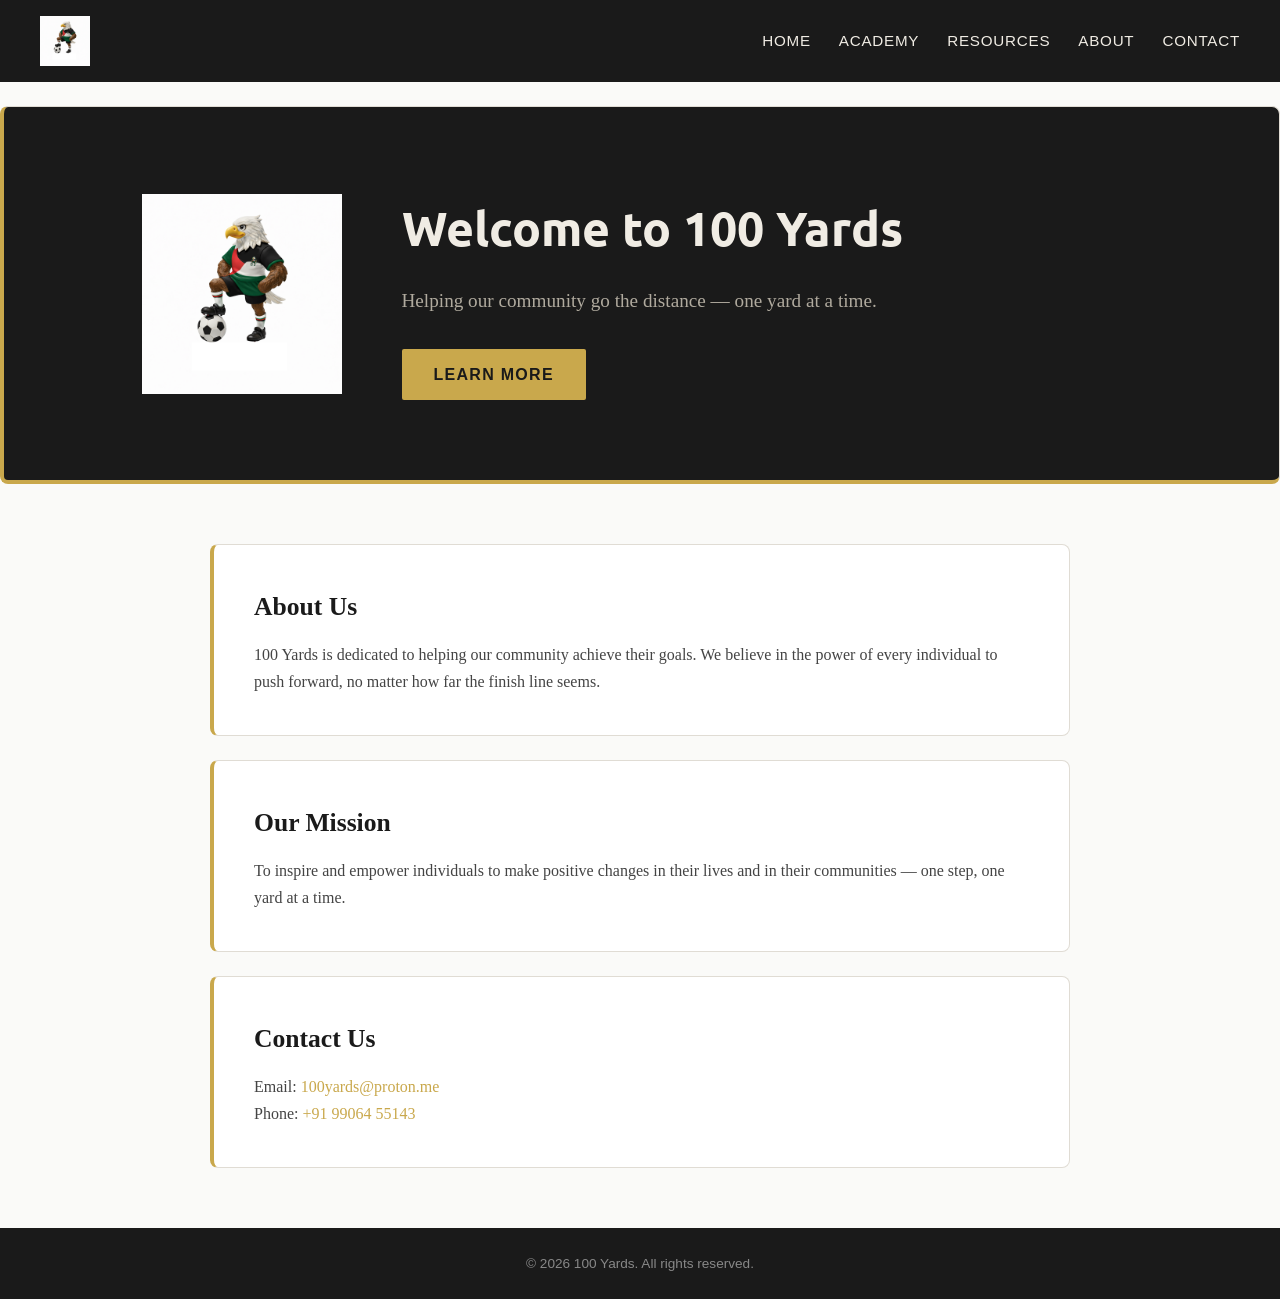
==== index.html @ 4d710752 "Add files via upload" ====
<!DOCTYPE html>
<html lang="en">
<head>
    <meta charset="UTF-8">
    <meta name="viewport" content="width=device-width, initial-scale=1.0">
    <title>100 Yards - Home</title>
    <link rel="stylesheet" href="styles.css">
    <link href="https://fonts.googleapis.com/css2?family=Ubuntu:wght@400;700&display=swap" rel="stylesheet">
</head>
<body>
    <header>
        <img src="100 yards logo.png" alt="100 Yards Logo" class="logo">
        <nav>
            <ul>
                <li><a href="index.html">Home</a></li>
                <li><a href="academy.html">Academy</a></li>
                <li><a href="resources.html">Resources</a></li>
                <li><a href="#about">About</a></li>
                <li><a href="#contact">Contact</a></li>
            </ul>
        </nav>
    </header>

    <section id="hero" style="background-color:#1a1a1a; border-bottom:4px solid #c9a84c; padding:80px 60px;">
        <div style="display:flex; flex-direction:row; align-items:center; justify-content:flex-start; gap:60px; max-width:1000px; margin:0 auto;">
            <img src="100 yards logo.png" alt="100 Yards Logo" style="height:200px; width:auto; flex-shrink:0;">
            <div>
                <h1 style="font-size:3rem; color:#f0ece4; margin-bottom:16px; font-family:'Ubuntu', sans-serif;">Welcome to 100 Yards</h1>
                <p style="font-size:1.2rem; color:#b0aa9e; margin-bottom:32px;">Helping our community go the distance — one yard at a time.</p>
                <a href="#about" class="btn">Learn More</a>
            </div>
        </div>
    </section>

    <main>
        <section id="about">
            <h2>About Us</h2>
            <p>100 Yards is dedicated to helping our community achieve their goals. We believe in the power of every individual to push forward, no matter how far the finish line seems.</p>
        </section>

        <section id="mission">
            <h2>Our Mission</h2>
            <p>To inspire and empower individuals to make positive changes in their lives and in their communities — one step, one yard at a time.</p>
        </section>

        <section id="contact">
            <h2>Contact Us</h2>
            <p>Email: <a href="mailto:100yards@proton.me">100yards@proton.me</a></p>
            <p>Phone: <a href="tel:+919906455143">+91 99064 55143</a></p>
        </section>
    </main>

    <footer>
        <p>&copy; 2026 100 Yards. All rights reserved.</p>
    </footer>
</body>
</html>
---- styles.css ----
/* ===== RESET & BASE ===== */
* {
    box-sizing: border-box;
    margin: 0;
    padding: 0;
}

body {
    font-family: Georgia, 'Times New Roman', serif;
    background-color: #fafaf8;
    color: #1a1a1a;
    line-height: 1.7;
}

/* ===== CONTAINER ===== */
.container {
    width: 90%;
    max-width: 1100px;
    margin: 0 auto;
}

/* ===== HEADER & NAV ===== */
header {
    background-color: #1a1a1a;
    padding: 16px 40px;
    display: flex;
    align-items: center;
    justify-content: space-between;
    position: sticky;
    top: 0;
    z-index: 100;
}

header .logo {
    height: 50px;
    width: auto;
}

nav ul {
    list-style: none;
    display: flex;
    gap: 28px;
}

nav ul li a {
    text-decoration: none;
    color: #f0ece4;
    font-family: 'Trebuchet MS', sans-serif;
    font-size: 0.95rem;
    letter-spacing: 0.05em;
    text-transform: uppercase;
    transition: color 0.2s ease;
}

nav ul li a:hover {
    color: #c9a84c;
}

/* ===== HERO ===== */
#hero {
    background-color: #1a1a1a;
    color: #f0ece4;
    padding: 80px 60px;
    border-bottom: 4px solid #c9a84c;
}

.hero-inner {
    display: flex;
    align-items: center;
    justify-content: flex-start;
    gap: 60px;
    max-width: 1000px;
    margin: 0 auto;
}

.hero-logo {
    height: 200px;
    width: auto;
    flex-shrink: 0;
}

.hero-text {
    text-align: left;
}

.hero-text h1 {
    font-size: 3rem;
    letter-spacing: 0.04em;
    margin-bottom: 16px;
    color: #f0ece4;
}

.hero-text p {
    font-size: 1.2rem;
    color: #b0aa9e;
    margin-bottom: 32px;
}

.btn {
    display: inline-block;
    background-color: #c9a84c;
    color: #1a1a1a;
    padding: 12px 32px;
    text-decoration: none;
    font-family: 'Trebuchet MS', sans-serif;
    font-weight: bold;
    letter-spacing: 0.08em;
    text-transform: uppercase;
    border-radius: 2px;
    transition: background-color 0.2s ease;
}

.btn:hover {
    background-color: #b5922f;
}

/* ===== SECTIONS ===== */
main {
    max-width: 900px;
    margin: 60px auto;
    padding: 0 20px;
}

section {
    padding: 40px;
    margin: 24px 0;
    background: #ffffff;
    border: 1px solid #e0dcd4;
    border-radius: 8px;
    border-left: 4px solid #c9a84c;
}

section h2 {
    font-size: 1.6rem;
    margin-bottom: 12px;
    color: #1a1a1a;
}

section p {
    color: #444;
    font-size: 1rem;
}

section a {
    color: #c9a84c;
    text-decoration: none;
}

section a:hover {
    text-decoration: underline;
}

/* ===== PAGE TITLE (for inner pages) ===== */
.page-title {
    background-color: #1a1a1a;
    color: #f0ece4;
    text-align: center;
    padding: 60px 20px;
    border-bottom: 4px solid #c9a84c;
}

.page-title h1 {
    font-size: 2.5rem;
    letter-spacing: 0.04em;
}

/* ===== FOOTER ===== */
footer {
    background-color: #1a1a1a;
    color: #888;
    text-align: center;
    padding: 24px;
    font-family: 'Trebuchet MS', sans-serif;
    font-size: 0.85rem;
    margin-top: 60px;
}

/* ===== RESPONSIVE ===== */
@media (max-width: 650px) {
    .hero-inner {
        flex-direction: column;
        align-items: center;
        text-align: center;
    }

    .hero-text {
        text-align: center;
    }

    .hero-logo {
        height: 120px;
    }

    .hero-text h1 {
        font-size: 2rem;
    }

    header {
        flex-direction: column;
        gap: 12px;
        padding: 16px 20px;
    }

    nav ul {
        flex-wrap: wrap;
        justify-content: center;
        gap: 14px;
    }
}
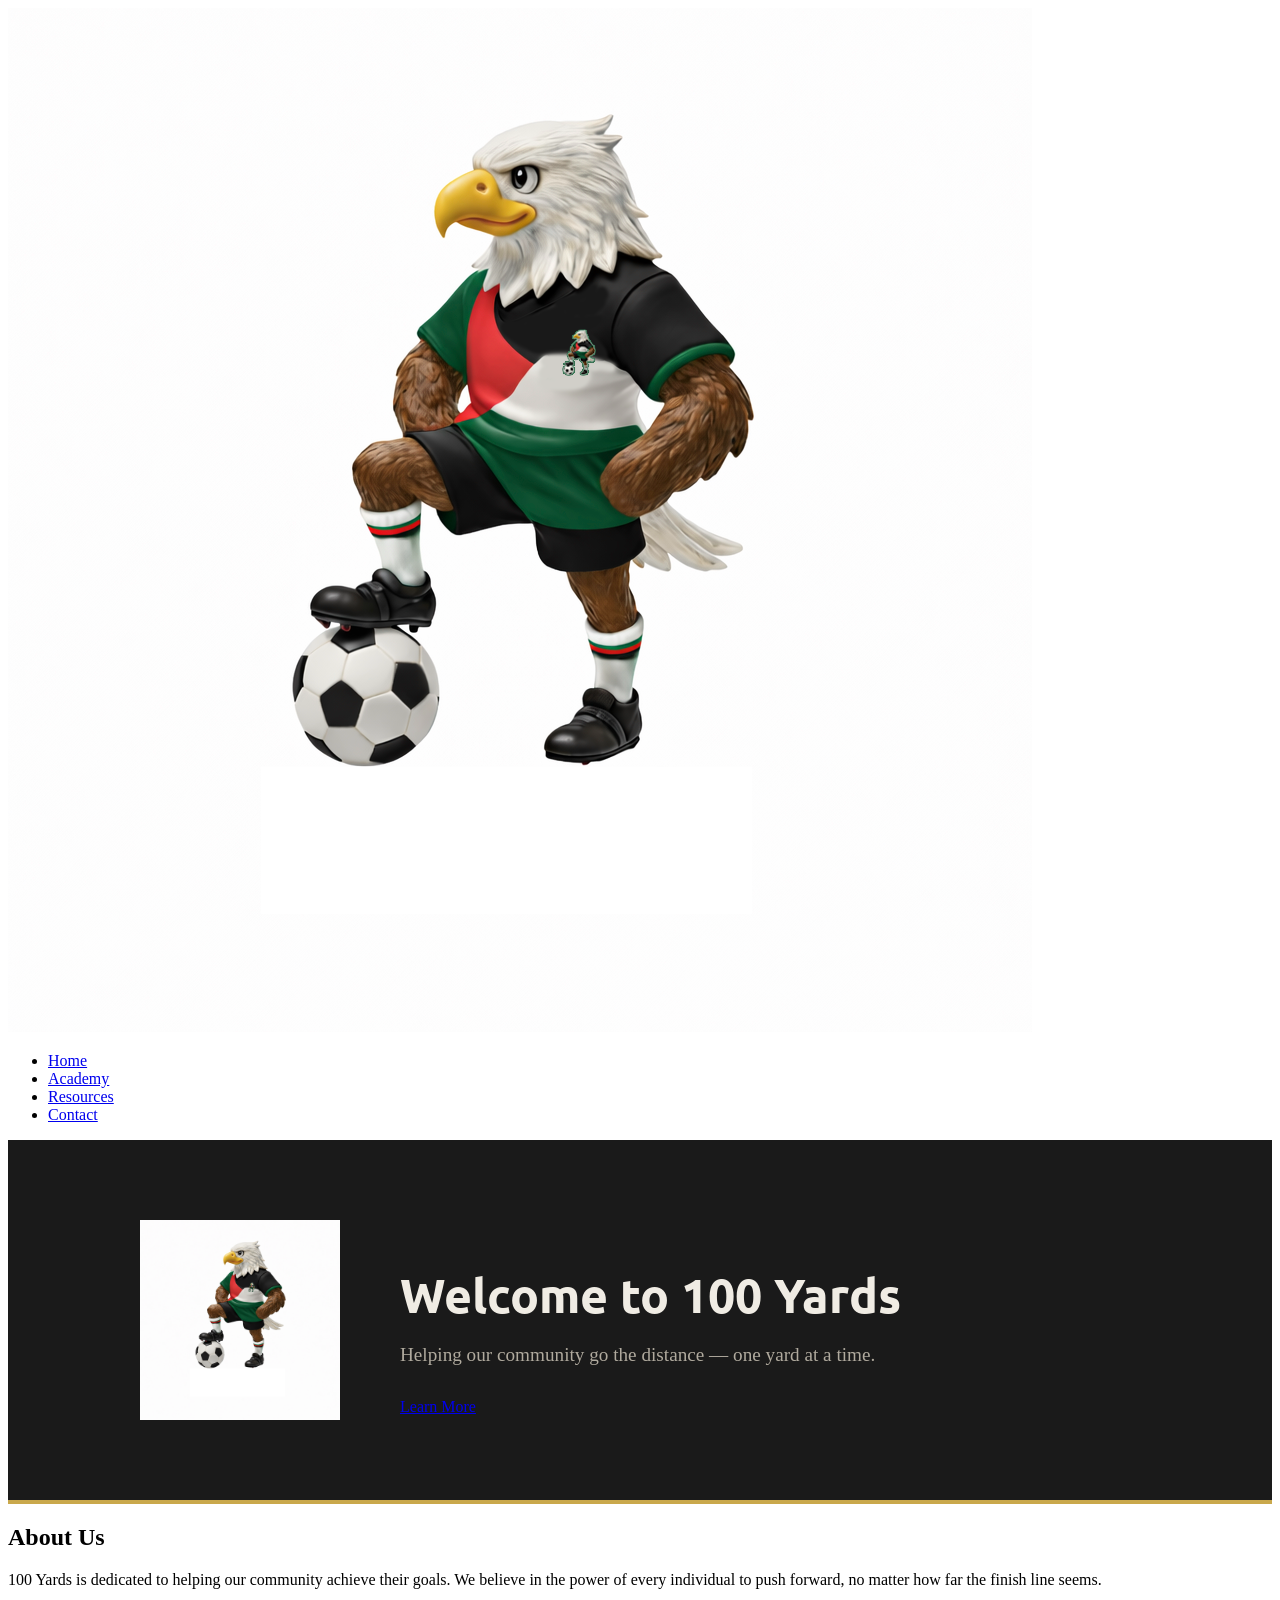
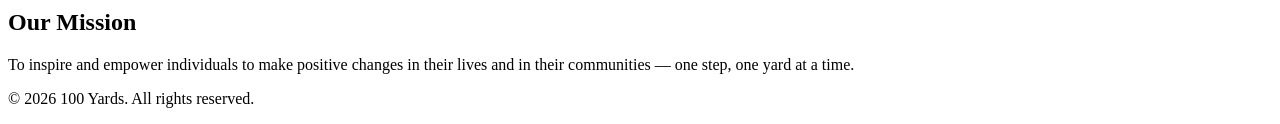
==== commit f6e1b471: "Add files via upload" ====
--- a/index.html
+++ b/index.html
@@ -15,8 +15,7 @@
                 <li><a href="index.html">Home</a></li>
                 <li><a href="academy.html">Academy</a></li>
                 <li><a href="resources.html">Resources</a></li>
-                <li><a href="#about">About</a></li>
-                <li><a href="#contact">Contact</a></li>
+                <li><a href="contact.html">Contact</a></li>
             </ul>
         </nav>
     </header>
@@ -42,12 +41,6 @@
             <h2>Our Mission</h2>
             <p>To inspire and empower individuals to make positive changes in their lives and in their communities — one step, one yard at a time.</p>
         </section>
-
-        <section id="contact">
-            <h2>Contact Us</h2>
-            <p>Email: <a href="mailto:100yards@proton.me">100yards@proton.me</a></p>
-            <p>Phone: <a href="tel:+919906455143">+91 99064 55143</a></p>
-        </section>
     </main>
 
     <footer>
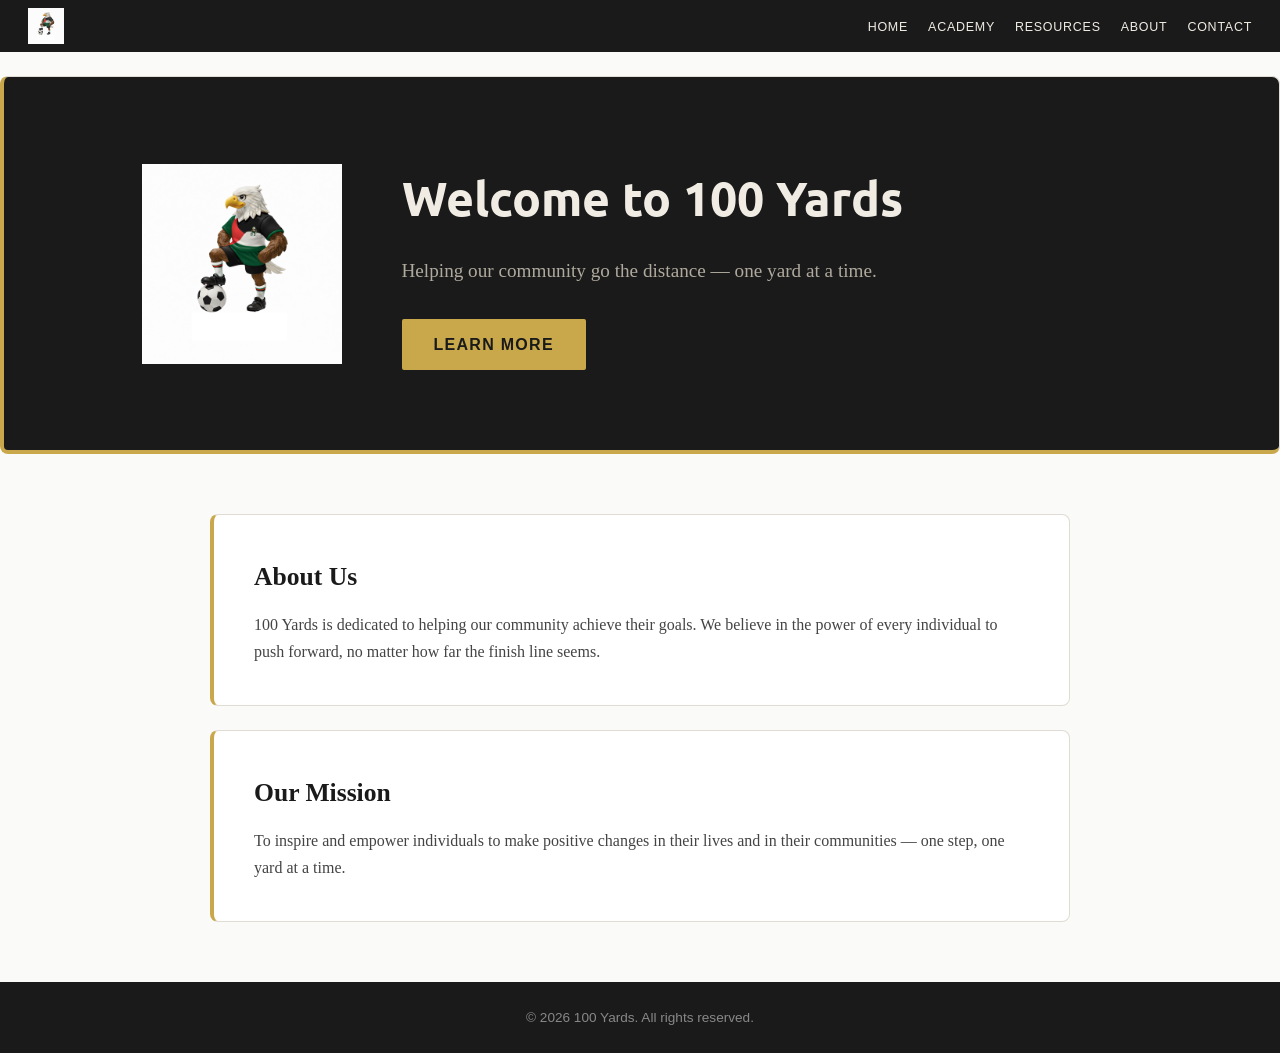
==== commit 5ffbfe39: "Add files via upload" ====
--- a/index.html
+++ b/index.html
@@ -15,6 +15,7 @@
                 <li><a href="index.html">Home</a></li>
                 <li><a href="academy.html">Academy</a></li>
                 <li><a href="resources.html">Resources</a></li>
+                <li><a href="#about">About</a></li>
                 <li><a href="contact.html">Contact</a></li>
             </ul>
         </nav>
--- a/styles.css
+++ b/styles.css
@@ -0,0 +1,278 @@
+/* ===== RESET & BASE ===== */
+* {
+    box-sizing: border-box;
+    margin: 0;
+    padding: 0;
+}
+
+body {
+    font-family: Georgia, 'Times New Roman', serif;
+    background-color: #fafaf8;
+    color: #1a1a1a;
+    line-height: 1.7;
+}
+
+/* ===== CONTAINER ===== */
+.container {
+    width: 90%;
+    max-width: 1100px;
+    margin: 0 auto;
+}
+
+/* ===== HEADER & NAV ===== */
+header {
+    background-color: #1a1a1a;
+    padding: 8px 28px;
+    display: flex;
+    align-items: center;
+    justify-content: space-between;
+    position: sticky;
+    top: 0;
+    z-index: 100;
+}
+
+header .logo {
+    height: 36px;
+    width: auto;
+    mix-blend-mode: screen;
+}
+
+nav ul {
+    list-style: none;
+    display: flex;
+    gap: 20px;
+}
+
+nav ul li a {
+    text-decoration: none;
+    color: #f0ece4;
+    font-family: 'Trebuchet MS', sans-serif;
+    font-size: 0.78rem;
+    letter-spacing: 0.06em;
+    text-transform: uppercase;
+    transition: color 0.2s ease;
+}
+
+nav ul li a:hover {
+    color: #c9a84c;
+}
+
+/* ===== HERO ===== */
+#hero {
+    background-color: #1a1a1a;
+    color: #f0ece4;
+    padding: 80px 60px;
+    border-bottom: 4px solid #c9a84c;
+}
+
+.hero-inner {
+    display: flex;
+    align-items: center;
+    justify-content: flex-start;
+    gap: 60px;
+    max-width: 1000px;
+    margin: 0 auto;
+}
+
+.hero-logo {
+    height: 200px;
+    width: auto;
+    flex-shrink: 0;
+    mix-blend-mode: screen;
+}
+
+.hero-text {
+    text-align: left;
+}
+
+.hero-text h1 {
+    font-size: 3rem;
+    letter-spacing: 0.04em;
+    margin-bottom: 16px;
+    color: #f0ece4;
+}
+
+.hero-text p {
+    font-size: 1.2rem;
+    color: #b0aa9e;
+    margin-bottom: 32px;
+}
+
+.btn {
+    display: inline-block;
+    background-color: #c9a84c;
+    color: #1a1a1a;
+    padding: 12px 32px;
+    text-decoration: none;
+    font-family: 'Trebuchet MS', sans-serif;
+    font-weight: bold;
+    letter-spacing: 0.08em;
+    text-transform: uppercase;
+    border-radius: 2px;
+    transition: background-color 0.2s ease;
+}
+
+.btn:hover {
+    background-color: #b5922f;
+}
+
+/* ===== SECTIONS ===== */
+main {
+    max-width: 900px;
+    margin: 60px auto;
+    padding: 0 20px;
+}
+
+section {
+    padding: 40px;
+    margin: 24px 0;
+    background: #ffffff;
+    border: 1px solid #e0dcd4;
+    border-radius: 8px;
+    border-left: 4px solid #c9a84c;
+}
+
+section h2 {
+    font-size: 1.6rem;
+    margin-bottom: 12px;
+    color: #1a1a1a;
+}
+
+section p {
+    color: #444;
+    font-size: 1rem;
+}
+
+section a {
+    color: #c9a84c;
+    text-decoration: none;
+}
+
+section a:hover {
+    text-decoration: underline;
+}
+
+/* ===== PAGE TITLE (for inner pages) ===== */
+.page-title {
+    background-color: #1a1a1a;
+    color: #f0ece4;
+    text-align: center;
+    padding: 40px 20px;
+    border-bottom: 4px solid #c9a84c;
+}
+
+.page-title h1 {
+    font-size: 2rem;
+    letter-spacing: 0.04em;
+}
+
+/* ===== CONTACT CARDS ===== */
+.contact-grid {
+    display: grid;
+    grid-template-columns: repeat(auto-fit, minmax(220px, 1fr));
+    gap: 14px;
+    margin-top: 10px;
+}
+
+.contact-card {
+    display: flex;
+    align-items: center;
+    gap: 14px;
+    background: #ffffff;
+    border: 1px solid #e0dcd4;
+    border-radius: 8px;
+    border-left: 4px solid #c9a84c;
+    padding: 14px 16px;
+    text-decoration: none;
+    color: #1a1a1a;
+    transition: transform 0.2s ease, box-shadow 0.2s ease;
+}
+
+.contact-card:hover {
+    transform: translateY(-2px);
+    box-shadow: 0 4px 14px rgba(0,0,0,0.07);
+}
+
+.contact-card .icon {
+    width: 36px;
+    height: 36px;
+    border-radius: 50%;
+    display: flex;
+    align-items: center;
+    justify-content: center;
+    flex-shrink: 0;
+}
+
+.contact-card .icon svg {
+    width: 18px;
+    height: 18px;
+    fill: white;
+}
+
+.contact-card .info .label {
+    font-family: 'Trebuchet MS', sans-serif;
+    font-size: 0.7rem;
+    text-transform: uppercase;
+    letter-spacing: 0.07em;
+    color: #aaa;
+    margin-bottom: 2px;
+}
+
+.contact-card .info .value {
+    font-size: 0.88rem;
+    font-weight: bold;
+    color: #1a1a1a;
+}
+
+.icon-email    { background-color: #c9a84c; }
+.icon-phone    { background-color: #2ecc71; }
+.icon-whatsapp { background-color: #25D366; }
+.icon-ig       { background: linear-gradient(45deg, #f09433, #e6683c, #dc2743, #cc2366, #bc1888); }
+.icon-fb       { background-color: #1877F2; }
+.icon-yt       { background-color: #FF0000; }
+.icon-x        { background-color: #000000; }
+.icon-tiktok   { background-color: #010101; }
+
+/* ===== FOOTER ===== */
+footer {
+    background-color: #1a1a1a;
+    color: #888;
+    text-align: center;
+    padding: 24px;
+    font-family: 'Trebuchet MS', sans-serif;
+    font-size: 0.85rem;
+    margin-top: 60px;
+}
+
+/* ===== RESPONSIVE ===== */
+@media (max-width: 650px) {
+    .hero-inner {
+        flex-direction: column;
+        align-items: center;
+        text-align: center;
+    }
+
+    .hero-text {
+        text-align: center;
+    }
+
+    .hero-logo {
+        height: 120px;
+    }
+
+    .hero-text h1 {
+        font-size: 2rem;
+    }
+
+    header {
+        flex-direction: column;
+        gap: 10px;
+        padding: 10px 16px;
+    }
+
+    nav ul {
+        flex-wrap: wrap;
+        justify-content: center;
+        gap: 12px;
+    }
+}
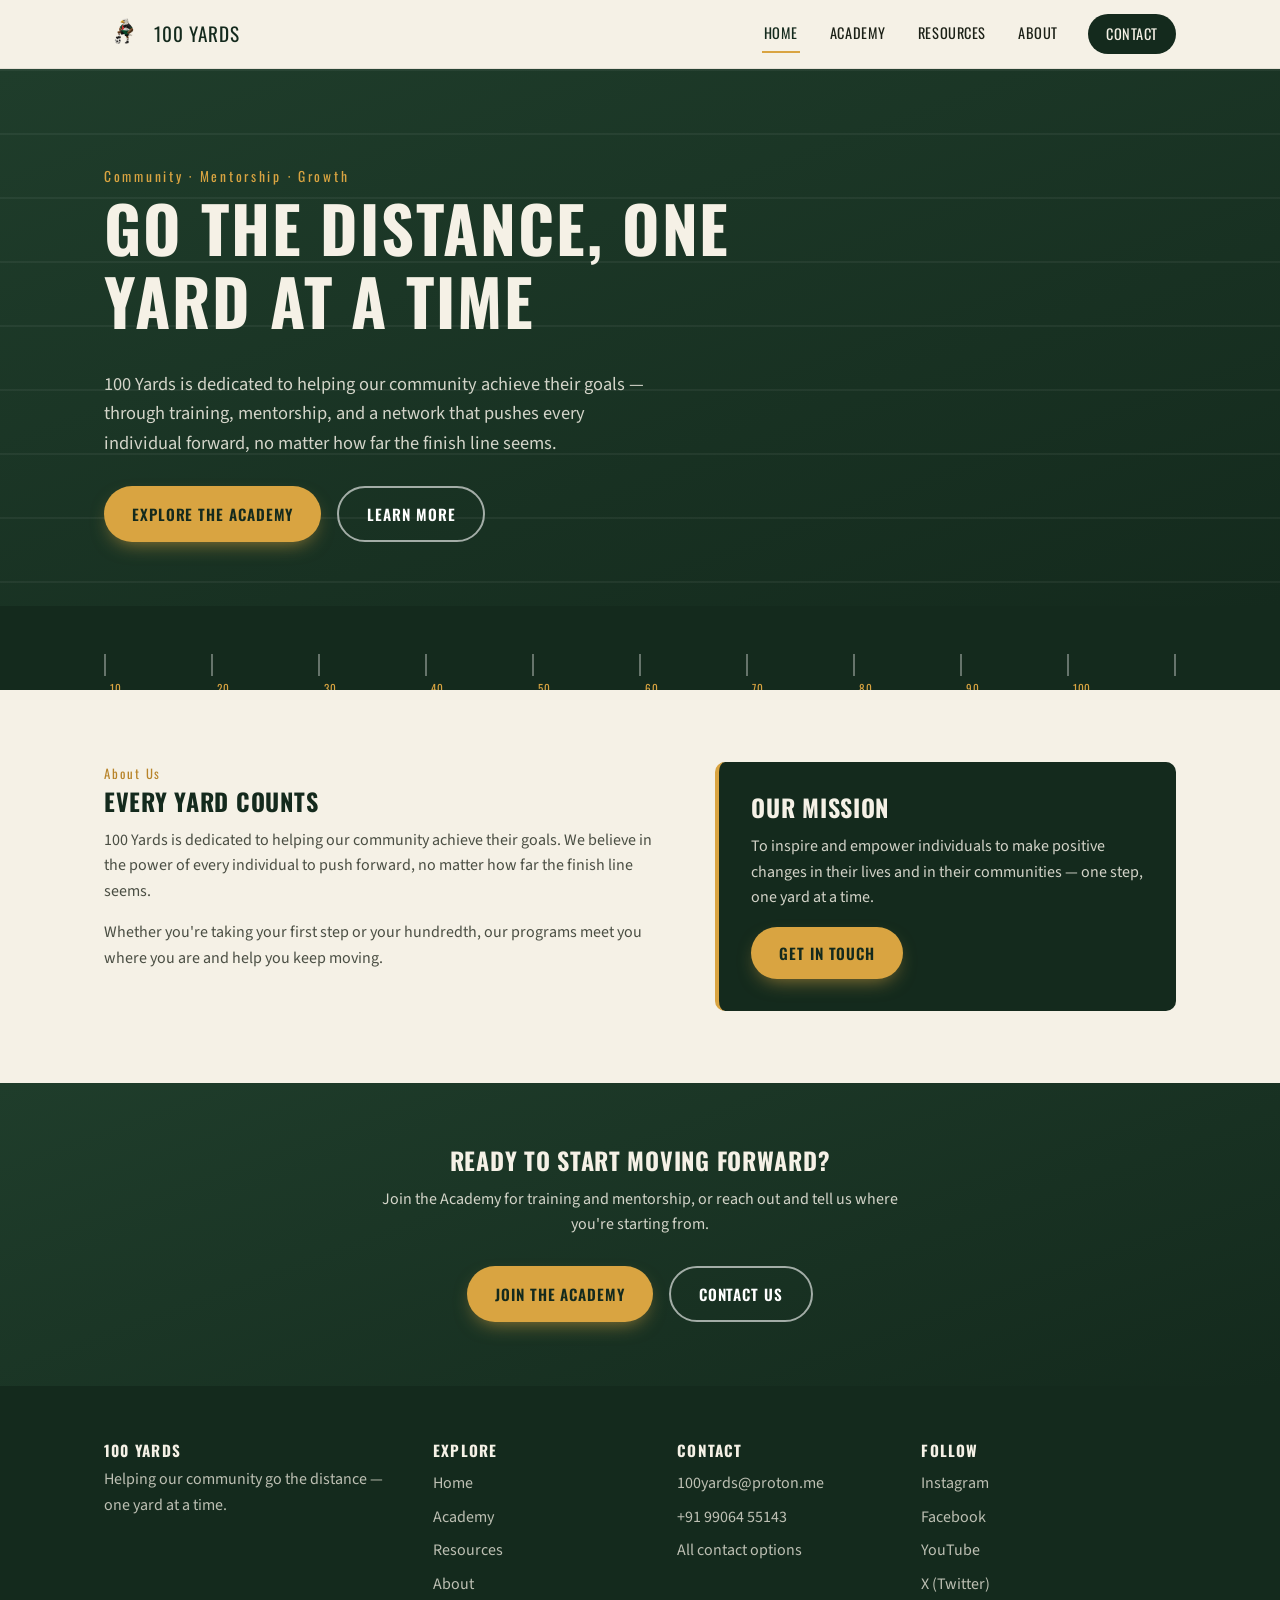
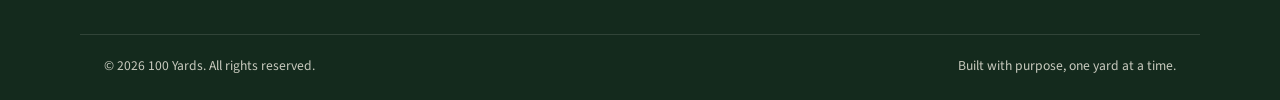
==== commit 2d853e4d: "Add files via upload" ====
--- a/index.html
+++ b/index.html
@@ -1,51 +1,129 @@
 <!DOCTYPE html>
 <html lang="en">
 <head>
-    <meta charset="UTF-8">
-    <meta name="viewport" content="width=device-width, initial-scale=1.0">
-    <title>100 Yards - Home</title>
-    <link rel="stylesheet" href="styles.css">
-    <link href="https://fonts.googleapis.com/css2?family=Ubuntu:wght@400;700&display=swap" rel="stylesheet">
+<meta charset="UTF-8">
+<meta name="viewport" content="width=device-width, initial-scale=1.0">
+<title>100 Yards — Helping Our Community Go the Distance</title>
+<meta name="description" content="100 Yards helps our community push forward — one yard at a time — through mentorship, training, and resources for personal and community growth.">
+<link rel="icon" href="data:image/svg+xml,<svg xmlns=%22http://www.w3.org/2000/svg%22 viewBox=%220 0 100 100%22><rect width=%22100%22 height=%22100%22 rx=%2220%22 fill=%22%231F3D2B%22/><text x=%2250%22 y=%2266%22 font-size=%2250%22 text-anchor=%22middle%22 fill=%22%23D9A441%22 font-family=%22Arial%22 font-weight=%22bold%22>100</text></svg>">
+<meta property="og:title" content="100 Yards — Helping Our Community Go the Distance">
+<meta property="og:description" content="Mentorship, training, and resources to help individuals and teams reach their full potential — one yard at a time.">
+<meta property="og:image" content="https://team100yards.github.io/100yards/100%20yards%20logo.png">
+<meta property="og:type" content="website">
+<link rel="preconnect" href="https://fonts.googleapis.com">
+<link rel="preconnect" href="https://fonts.gstatic.com" crossorigin>
+<link href="https://fonts.googleapis.com/css2?family=Oswald:wght@500;600;700&family=Source+Sans+3:wght@400;600&display=swap" rel="stylesheet">
+<link rel="stylesheet" href="styles.css">
 </head>
 <body>
-    <header>
-        <img src="100 yards logo.png" alt="100 Yards Logo" class="logo">
-        <nav>
-            <ul>
-                <li><a href="index.html">Home</a></li>
-                <li><a href="academy.html">Academy</a></li>
-                <li><a href="resources.html">Resources</a></li>
-                <li><a href="#about">About</a></li>
-                <li><a href="contact.html">Contact</a></li>
-            </ul>
-        </nav>
-    </header>
+<a class="skip-link" href="#main">Skip to content</a>
 
-    <section id="hero" style="background-color:#1a1a1a; border-bottom:4px solid #c9a84c; padding:80px 60px;">
-        <div style="display:flex; flex-direction:row; align-items:center; justify-content:flex-start; gap:60px; max-width:1000px; margin:0 auto;">
-            <img src="100 yards logo.png" alt="100 Yards Logo" style="height:200px; width:auto; flex-shrink:0;">
-            <div>
-                <h1 style="font-size:3rem; color:#f0ece4; margin-bottom:16px; font-family:'Ubuntu', sans-serif;">Welcome to 100 Yards</h1>
-                <p style="font-size:1.2rem; color:#b0aa9e; margin-bottom:32px;">Helping our community go the distance — one yard at a time.</p>
-                <a href="#about" class="btn">Learn More</a>
-            </div>
-        </div>
-    </section>
+<header class="site-header">
+  <div class="header-inner">
+    <a class="brand" href="index.html">
+      <img class="brand-logo" src="100%20yards%20logo.png" alt="100 Yards logo">
+      <span class="brand-name">100 Yards</span>
+    </a>
+    <button class="nav-toggle" aria-label="Toggle menu" aria-expanded="false">
+      <span></span><span></span><span></span>
+    </button>
+    <nav class="site-nav">
+      <a href="index.html" aria-current="page">Home</a>
+      <a href="academy.html">Academy</a>
+      <a href="resources.html">Resources</a>
+      <a href="index.html#about">About</a>
+      <a href="contact.html" class="nav-cta">Contact</a>
+    </nav>
+  </div>
+</header>
 
-    <main>
-        <section id="about">
-            <h2>About Us</h2>
-            <p>100 Yards is dedicated to helping our community achieve their goals. We believe in the power of every individual to push forward, no matter how far the finish line seems.</p>
-        </section>
+<main id="main">
+  <section class="hero">
+    <div class="hero-inner">
+      <span class="eyebrow">Community · Mentorship · Growth</span>
+      <h1>Go the distance, one yard at a time</h1>
+      <p class="lede">100 Yards is dedicated to helping our community achieve their goals — through training, mentorship, and a network that pushes every individual forward, no matter how far the finish line seems.</p>
+      <div class="hero-actions">
+        <a class="btn btn-primary" href="academy.html">Explore the Academy</a>
+        <a class="btn btn-ghost" href="#about">Learn more</a>
+      </div>
+    </div>
+  </section>
 
-        <section id="mission">
-            <h2>Our Mission</h2>
-            <p>To inspire and empower individuals to make positive changes in their lives and in their communities — one step, one yard at a time.</p>
-        </section>
-    </main>
+  <div class="yard-line" aria-hidden="true">
+    <div class="marks">
+      <div class="mark"><span>10</span></div>
+      <div class="mark"><span>20</span></div>
+      <div class="mark"><span>30</span></div>
+      <div class="mark"><span>40</span></div>
+      <div class="mark"><span>50</span></div>
+      <div class="mark"><span>60</span></div>
+      <div class="mark"><span>70</span></div>
+      <div class="mark"><span>80</span></div>
+      <div class="mark"><span>90</span></div>
+      <div class="mark"><span>100</span></div>
+    </div>
+  </div>
 
-    <footer>
-        <p>&copy; 2026 100 Yards. All rights reserved.</p>
-    </footer>
+  <section class="section" id="about">
+    <div class="container two-col">
+      <div>
+        <span class="eyebrow" style="font-family: var(--font-display); color: var(--gold-dark); letter-spacing: .15em; font-size: .8rem;">About Us</span>
+        <h2>Every yard counts</h2>
+        <p>100 Yards is dedicated to helping our community achieve their goals. We believe in the power of every individual to push forward, no matter how far the finish line seems.</p>
+        <p>Whether you're taking your first step or your hundredth, our programs meet you where you are and help you keep moving.</p>
+      </div>
+      <div class="mission-card">
+        <h2>Our Mission</h2>
+        <p>To inspire and empower individuals to make positive changes in their lives and in their communities — one step, one yard at a time.</p>
+        <a class="btn btn-primary" href="contact.html">Get in touch</a>
+      </div>
+    </div>
+  </section>
+
+  <section class="cta-banner">
+    <h2>Ready to start moving forward?</h2>
+    <p>Join the Academy for training and mentorship, or reach out and tell us where you're starting from.</p>
+    <div class="hero-actions">
+      <a class="btn btn-primary" href="academy.html">Join the Academy</a>
+      <a class="btn btn-ghost" href="contact.html">Contact us</a>
+    </div>
+  </section>
+</main>
+
+<footer class="site-footer">
+  <div class="container footer-grid">
+    <div>
+      <h3>100 Yards</h3>
+      <p style="color: rgba(245,241,230,0.75); max-width: 320px;">Helping our community go the distance — one yard at a time.</p>
+    </div>
+    <div>
+      <h3>Explore</h3>
+      <a href="index.html">Home</a>
+      <a href="academy.html">Academy</a>
+      <a href="resources.html">Resources</a>
+      <a href="index.html#about">About</a>
+    </div>
+    <div>
+      <h3>Contact</h3>
+      <a href="mailto:100yards@proton.me">100yards@proton.me</a>
+      <a href="tel:+919906455143">+91 99064 55143</a>
+      <a href="contact.html">All contact options</a>
+    </div>
+    <div>
+      <h3>Follow</h3>
+      <a href="https://www.instagram.com/team100yards/" target="_blank" rel="noopener">Instagram</a>
+      <a href="https://www.facebook.com/Team100Yards" target="_blank" rel="noopener">Facebook</a>
+      <a href="https://www.youtube.com/@team100yards" target="_blank" rel="noopener">YouTube</a>
+      <a href="https://x.com/team100yards" target="_blank" rel="noopener">X (Twitter)</a>
+    </div>
+  </div>
+  <div class="container footer-bottom">
+    <span>&copy; <span id="year">2026</span> 100 Yards. All rights reserved.</span>
+    <span>Built with purpose, one yard at a time.</span>
+  </div>
+</footer>
+
+<script src="script.js"></script>
 </body>
 </html>
--- a/styles.css
+++ b/styles.css
@@ -1,278 +1,484 @@
-/* ===== RESET & BASE ===== */
-* {
-    box-sizing: border-box;
-    margin: 0;
-    padding: 0;
-}
+/* ==========================================================================
+   100 Yards — Design tokens
+   ========================================================================== */
+:root {
+  --bg: #F5F1E6;
+  --bg-alt: #ECE5D3;
+  --ink: #1C2117;
+  --ink-soft: #4A4E43;
+  --turf: #1F3D2B;
+  --turf-dark: #142A1D;
+  --gold: #D9A441;
+  --gold-dark: #B8842A;
+  --line: #FFFFFF;
+  --radius: 10px;
+  --shadow: 0 12px 30px -12px rgba(20, 42, 29, 0.25);
+  --font-display: "Oswald", "Arial Narrow", sans-serif;
+  --font-body: "Source Sans 3", "Segoe UI", sans-serif;
+}
+
+* { box-sizing: border-box; }
+html { scroll-behavior: smooth; }
 
 body {
-    font-family: Georgia, 'Times New Roman', serif;
-    background-color: #fafaf8;
-    color: #1a1a1a;
-    line-height: 1.7;
-}
-
-/* ===== CONTAINER ===== */
+  margin: 0;
+  background: var(--bg);
+  color: var(--ink);
+  font-family: var(--font-body);
+  line-height: 1.6;
+  -webkit-font-smoothing: antialiased;
+}
+
+img { max-width: 100%; display: block; }
+
+a { color: inherit; }
+
+h1, h2, h3, h4 {
+  font-family: var(--font-display);
+  text-transform: uppercase;
+  letter-spacing: 0.03em;
+  color: var(--turf-dark);
+  line-height: 1.15;
+  margin: 0 0 0.5em;
+}
+
+p { margin: 0 0 1em; color: var(--ink-soft); }
+
 .container {
-    width: 90%;
-    max-width: 1100px;
-    margin: 0 auto;
-}
-
-/* ===== HEADER & NAV ===== */
-header {
-    background-color: #1a1a1a;
-    padding: 8px 28px;
-    display: flex;
-    align-items: center;
-    justify-content: space-between;
-    position: sticky;
-    top: 0;
-    z-index: 100;
-}
-
-header .logo {
-    height: 36px;
-    width: auto;
-    mix-blend-mode: screen;
-}
-
-nav ul {
-    list-style: none;
-    display: flex;
-    gap: 20px;
-}
-
-nav ul li a {
-    text-decoration: none;
-    color: #f0ece4;
-    font-family: 'Trebuchet MS', sans-serif;
-    font-size: 0.78rem;
-    letter-spacing: 0.06em;
-    text-transform: uppercase;
-    transition: color 0.2s ease;
-}
-
-nav ul li a:hover {
-    color: #c9a84c;
-}
-
-/* ===== HERO ===== */
-#hero {
-    background-color: #1a1a1a;
-    color: #f0ece4;
-    padding: 80px 60px;
-    border-bottom: 4px solid #c9a84c;
-}
-
+  width: 100%;
+  max-width: 1120px;
+  margin: 0 auto;
+  padding: 0 24px;
+}
+
+.skip-link {
+  position: absolute;
+  left: -999px;
+  top: 0;
+  background: var(--gold);
+  color: var(--turf-dark);
+  padding: 10px 16px;
+  z-index: 200;
+  font-weight: 700;
+}
+.skip-link:focus { left: 12px; top: 12px; }
+
+:focus-visible {
+  outline: 3px solid var(--gold);
+  outline-offset: 3px;
+}
+
+/* Buttons -------------------------------------------------------------- */
+.btn {
+  display: inline-flex;
+  align-items: center;
+  gap: 8px;
+  font-family: var(--font-display);
+  text-transform: uppercase;
+  letter-spacing: 0.06em;
+  font-size: 0.95rem;
+  padding: 14px 28px;
+  border-radius: 999px;
+  text-decoration: none;
+  font-weight: 600;
+  transition: transform 0.15s ease, box-shadow 0.15s ease;
+}
+.btn:hover { transform: translateY(-2px); }
+.btn-primary {
+  background: var(--gold);
+  color: var(--turf-dark);
+  box-shadow: 0 8px 20px -8px rgba(217, 164, 65, 0.7);
+}
+.btn-primary:hover { background: var(--gold-dark); }
+.btn-ghost {
+  background: transparent;
+  color: var(--line);
+  border: 2px solid rgba(255,255,255,0.6);
+}
+.btn-ghost:hover { border-color: var(--line); }
+.btn-dark {
+  background: var(--turf-dark);
+  color: var(--bg);
+}
+.btn-dark:hover { background: var(--turf); }
+
+/* Header ----------------------------------------------------------------- */
+.site-header {
+  position: sticky;
+  top: 0;
+  z-index: 100;
+  background: var(--bg);
+  border-bottom: 1px solid rgba(28, 33, 23, 0.08);
+}
+.header-inner {
+  max-width: 1120px;
+  margin: 0 auto;
+  padding: 14px 24px;
+  display: flex;
+  align-items: center;
+  justify-content: space-between;
+  gap: 16px;
+}
+.brand {
+  display: flex;
+  align-items: center;
+  gap: 10px;
+  text-decoration: none;
+}
+.brand-logo { width: 40px; height: 40px; object-fit: contain; }
+.brand-name {
+  font-family: var(--font-display);
+  text-transform: uppercase;
+  letter-spacing: 0.05em;
+  font-size: 1.2rem;
+  color: var(--turf-dark);
+}
+.nav-toggle {
+  display: none;
+  flex-direction: column;
+  gap: 5px;
+  background: none;
+  border: none;
+  cursor: pointer;
+  padding: 8px;
+}
+.nav-toggle span {
+  width: 24px;
+  height: 2px;
+  background: var(--turf-dark);
+}
+.site-nav {
+  display: flex;
+  align-items: center;
+  gap: 28px;
+}
+.site-nav a {
+  text-decoration: none;
+  font-family: var(--font-display);
+  text-transform: uppercase;
+  font-size: 0.9rem;
+  letter-spacing: 0.04em;
+  color: var(--ink);
+  padding: 6px 2px;
+  border-bottom: 2px solid transparent;
+}
+.site-nav a:hover,
+.site-nav a[aria-current="page"] {
+  border-bottom-color: var(--gold);
+  color: var(--turf-dark);
+}
+.site-nav a.nav-cta {
+  background: var(--turf-dark);
+  color: var(--bg);
+  padding: 8px 18px;
+  border-radius: 999px;
+  border-bottom: none;
+}
+.site-nav a.nav-cta:hover { background: var(--turf); }
+
+/* Hero --------------------------------------------------------------- */
+.hero {
+  position: relative;
+  background: linear-gradient(160deg, var(--turf) 0%, var(--turf-dark) 100%);
+  color: var(--bg);
+  overflow: hidden;
+  padding: 96px 0 64px;
+}
 .hero-inner {
-    display: flex;
-    align-items: center;
-    justify-content: flex-start;
-    gap: 60px;
-    max-width: 1000px;
-    margin: 0 auto;
-}
-
-.hero-logo {
-    height: 200px;
-    width: auto;
-    flex-shrink: 0;
-    mix-blend-mode: screen;
-}
-
-.hero-text {
-    text-align: left;
-}
-
-.hero-text h1 {
-    font-size: 3rem;
-    letter-spacing: 0.04em;
-    margin-bottom: 16px;
-    color: #f0ece4;
-}
-
-.hero-text p {
-    font-size: 1.2rem;
-    color: #b0aa9e;
-    margin-bottom: 32px;
-}
-
-.btn {
-    display: inline-block;
-    background-color: #c9a84c;
-    color: #1a1a1a;
-    padding: 12px 32px;
-    text-decoration: none;
-    font-family: 'Trebuchet MS', sans-serif;
-    font-weight: bold;
-    letter-spacing: 0.08em;
-    text-transform: uppercase;
-    border-radius: 2px;
-    transition: background-color 0.2s ease;
-}
-
-.btn:hover {
-    background-color: #b5922f;
-}
-
-/* ===== SECTIONS ===== */
-main {
-    max-width: 900px;
-    margin: 60px auto;
-    padding: 0 20px;
-}
-
-section {
-    padding: 40px;
-    margin: 24px 0;
-    background: #ffffff;
-    border: 1px solid #e0dcd4;
-    border-radius: 8px;
-    border-left: 4px solid #c9a84c;
-}
-
-section h2 {
-    font-size: 1.6rem;
-    margin-bottom: 12px;
-    color: #1a1a1a;
-}
-
-section p {
-    color: #444;
-    font-size: 1rem;
-}
-
-section a {
-    color: #c9a84c;
-    text-decoration: none;
-}
-
-section a:hover {
-    text-decoration: underline;
-}
-
-/* ===== PAGE TITLE (for inner pages) ===== */
-.page-title {
-    background-color: #1a1a1a;
-    color: #f0ece4;
-    text-align: center;
-    padding: 40px 20px;
-    border-bottom: 4px solid #c9a84c;
-}
-
-.page-title h1 {
-    font-size: 2rem;
-    letter-spacing: 0.04em;
-}
-
-/* ===== CONTACT CARDS ===== */
+  max-width: 1120px;
+  margin: 0 auto;
+  padding: 0 24px;
+  position: relative;
+  z-index: 2;
+}
+.hero .eyebrow {
+  font-family: var(--font-display);
+  letter-spacing: 0.2em;
+  color: var(--gold);
+  font-size: 0.85rem;
+  margin-bottom: 14px;
+}
+.hero h1 {
+  color: var(--bg);
+  font-size: clamp(2.4rem, 5vw, 4rem);
+  max-width: 720px;
+}
+.hero p.lede {
+  color: rgba(245, 241, 230, 0.85);
+  font-size: 1.15rem;
+  max-width: 560px;
+}
+.hero-actions {
+  display: flex;
+  gap: 16px;
+  flex-wrap: wrap;
+  margin-top: 28px;
+}
+.hero.hero-page { padding: 64px 0 56px; }
+
+/* Yard-line field pattern: horizontal turf stripes fading into the hero */
+.hero::before {
+  content: "";
+  position: absolute;
+  inset: 0;
+  background-image: repeating-linear-gradient(
+    180deg,
+    rgba(255,255,255,0.05) 0px,
+    rgba(255,255,255,0.05) 2px,
+    transparent 2px,
+    transparent 64px
+  );
+  z-index: 1;
+}
+
+/* Yard marker divider — the site's signature element -------------------- */
+.yard-line {
+  position: relative;
+  height: 84px;
+  background: var(--turf-dark);
+  overflow: hidden;
+}
+.yard-line .marks {
+  position: absolute;
+  inset: 0;
+  display: flex;
+  align-items: flex-end;
+  padding: 0 24px 14px;
+  max-width: 1120px;
+  margin: 0 auto;
+}
+.yard-line .mark {
+  flex: 1;
+  border-left: 2px solid rgba(255,255,255,0.35);
+  height: 22px;
+  position: relative;
+}
+.yard-line .mark:last-child { border-right: 2px solid rgba(255,255,255,0.35); }
+.yard-line .mark span {
+  position: absolute;
+  bottom: -22px;
+  left: 4px;
+  font-family: var(--font-display);
+  font-size: 0.7rem;
+  color: var(--gold);
+  letter-spacing: 0.05em;
+}
+
+/* Sections ----------------------------------------------------------- */
+.section { padding: 72px 0; }
+.section-alt { background: var(--bg-alt); }
+.section-head { max-width: 640px; margin-bottom: 36px; }
+.section-head .eyebrow {
+  font-family: var(--font-display);
+  color: var(--gold-dark);
+  letter-spacing: 0.15em;
+  font-size: 0.8rem;
+  display: block;
+  margin-bottom: 8px;
+}
+
+.two-col {
+  display: grid;
+  grid-template-columns: 1.1fr 0.9fr;
+  gap: 48px;
+  align-items: start;
+}
+
+.card {
+  background: var(--bg);
+  border: 1px solid rgba(28,33,23,0.08);
+  border-radius: var(--radius);
+  padding: 28px;
+  box-shadow: var(--shadow);
+}
+.card-stack { display: grid; gap: 24px; }
+.mission-card {
+  border-left: 4px solid var(--gold);
+  background: var(--turf-dark);
+  color: var(--bg);
+  padding: 32px;
+  border-radius: var(--radius);
+}
+.mission-card h2 { color: var(--bg); }
+.mission-card p { color: rgba(245,241,230,0.85); }
+
+.grid-3 {
+  display: grid;
+  grid-template-columns: repeat(3, 1fr);
+  gap: 24px;
+}
+.offer-card {
+  background: var(--bg);
+  border: 1px solid rgba(28,33,23,0.08);
+  border-radius: var(--radius);
+  padding: 26px;
+}
+.offer-card .num {
+  font-family: var(--font-display);
+  color: var(--gold-dark);
+  font-size: 0.85rem;
+  letter-spacing: 0.1em;
+}
+
+/* CTA banner ----------------------------------------------------------- */
+.cta-banner {
+  background: linear-gradient(160deg, var(--turf) 0%, var(--turf-dark) 100%);
+  color: var(--bg);
+  text-align: center;
+  padding: 64px 24px;
+}
+.cta-banner h2 { color: var(--bg); }
+.cta-banner p { color: rgba(245,241,230,0.85); max-width: 520px; margin-left: auto; margin-right: auto; }
+.cta-banner .hero-actions { justify-content: center; }
+
+/* Contact / resource cards ---------------------------------------------- */
 .contact-grid {
-    display: grid;
-    grid-template-columns: repeat(auto-fit, minmax(220px, 1fr));
-    gap: 14px;
-    margin-top: 10px;
-}
-
+  display: grid;
+  grid-template-columns: repeat(3, 1fr);
+  gap: 20px;
+}
 .contact-card {
-    display: flex;
-    align-items: center;
-    gap: 14px;
-    background: #ffffff;
-    border: 1px solid #e0dcd4;
-    border-radius: 8px;
-    border-left: 4px solid #c9a84c;
-    padding: 14px 16px;
-    text-decoration: none;
-    color: #1a1a1a;
-    transition: transform 0.2s ease, box-shadow 0.2s ease;
-}
-
-.contact-card:hover {
-    transform: translateY(-2px);
-    box-shadow: 0 4px 14px rgba(0,0,0,0.07);
-}
-
+  display: flex;
+  align-items: center;
+  gap: 14px;
+  background: var(--bg);
+  border: 1px solid rgba(28,33,23,0.08);
+  border-radius: var(--radius);
+  padding: 20px;
+  text-decoration: none;
+  transition: box-shadow 0.15s ease, transform 0.15s ease;
+}
+.contact-card:hover { box-shadow: var(--shadow); transform: translateY(-2px); }
 .contact-card .icon {
-    width: 36px;
-    height: 36px;
-    border-radius: 50%;
-    display: flex;
-    align-items: center;
-    justify-content: center;
-    flex-shrink: 0;
-}
-
-.contact-card .icon svg {
-    width: 18px;
-    height: 18px;
-    fill: white;
-}
-
-.contact-card .info .label {
-    font-family: 'Trebuchet MS', sans-serif;
-    font-size: 0.7rem;
-    text-transform: uppercase;
-    letter-spacing: 0.07em;
-    color: #aaa;
-    margin-bottom: 2px;
-}
-
-.contact-card .info .value {
-    font-size: 0.88rem;
-    font-weight: bold;
-    color: #1a1a1a;
-}
-
-.icon-email    { background-color: #c9a84c; }
-.icon-phone    { background-color: #2ecc71; }
-.icon-whatsapp { background-color: #25D366; }
-.icon-ig       { background: linear-gradient(45deg, #f09433, #e6683c, #dc2743, #cc2366, #bc1888); }
-.icon-fb       { background-color: #1877F2; }
-.icon-yt       { background-color: #FF0000; }
-.icon-x        { background-color: #000000; }
-.icon-tiktok   { background-color: #010101; }
-
-/* ===== FOOTER ===== */
-footer {
-    background-color: #1a1a1a;
-    color: #888;
-    text-align: center;
-    padding: 24px;
-    font-family: 'Trebuchet MS', sans-serif;
-    font-size: 0.85rem;
-    margin-top: 60px;
-}
-
-/* ===== RESPONSIVE ===== */
-@media (max-width: 650px) {
-    .hero-inner {
-        flex-direction: column;
-        align-items: center;
-        text-align: center;
-    }
-
-    .hero-text {
-        text-align: center;
-    }
-
-    .hero-logo {
-        height: 120px;
-    }
-
-    .hero-text h1 {
-        font-size: 2rem;
-    }
-
-    header {
-        flex-direction: column;
-        gap: 10px;
-        padding: 10px 16px;
-    }
-
-    nav ul {
-        flex-wrap: wrap;
-        justify-content: center;
-        gap: 12px;
-    }
-}
+  width: 44px; height: 44px;
+  border-radius: 50%;
+  background: var(--turf-dark);
+  color: var(--gold);
+  display: flex; align-items: center; justify-content: center;
+  flex-shrink: 0;
+  font-size: 1.2rem;
+}
+.contact-card .label {
+  font-family: var(--font-display);
+  text-transform: uppercase;
+  font-size: 0.8rem;
+  color: var(--ink-soft);
+  letter-spacing: 0.06em;
+}
+.contact-card .value { color: var(--turf-dark); font-weight: 600; }
+
+.social-grid {
+  display: grid;
+  grid-template-columns: repeat(5, 1fr);
+  gap: 16px;
+  margin-top: 16px;
+}
+.social-card {
+  text-align: center;
+  padding: 20px 10px;
+  border-radius: var(--radius);
+  background: var(--bg);
+  border: 1px solid rgba(28,33,23,0.08);
+  text-decoration: none;
+  color: var(--turf-dark);
+  font-family: var(--font-display);
+  text-transform: uppercase;
+  font-size: 0.8rem;
+  letter-spacing: 0.04em;
+  transition: transform 0.15s ease, box-shadow 0.15s ease;
+}
+.social-card:hover { transform: translateY(-3px); box-shadow: var(--shadow); }
+.social-card .icon { font-size: 1.6rem; display: block; margin-bottom: 8px; }
+
+.resource-card {
+  display: flex;
+  align-items: center;
+  gap: 24px;
+  background: var(--bg);
+  border: 1px solid rgba(28,33,23,0.08);
+  border-radius: var(--radius);
+  padding: 32px;
+  box-shadow: var(--shadow);
+}
+.resource-card .icon {
+  width: 64px; height: 64px;
+  border-radius: 50%;
+  background: var(--turf-dark);
+  color: var(--gold);
+  display: flex; align-items: center; justify-content: center;
+  font-size: 1.8rem;
+  flex-shrink: 0;
+}
+.note-card {
+  border: 1px dashed rgba(28,33,23,0.25);
+  border-radius: var(--radius);
+  padding: 24px;
+  color: var(--ink-soft);
+  margin-top: 24px;
+}
+
+/* Footer ----------------------------------------------------------------- */
+.site-footer {
+  background: var(--turf-dark);
+  color: rgba(245,241,230,0.8);
+  padding: 56px 0 24px;
+}
+.footer-grid {
+  display: grid;
+  grid-template-columns: 1.4fr 1fr 1fr 1.2fr;
+  gap: 32px;
+  padding-bottom: 32px;
+  border-bottom: 1px solid rgba(255,255,255,0.12);
+}
+.footer-grid h3 {
+  color: var(--bg);
+  font-size: 0.95rem;
+  letter-spacing: 0.08em;
+}
+.footer-grid a {
+  display: block;
+  text-decoration: none;
+  color: rgba(245,241,230,0.75);
+  padding: 4px 0;
+}
+.footer-grid a:hover { color: var(--gold); }
+.footer-bottom {
+  display: flex;
+  justify-content: space-between;
+  align-items: center;
+  flex-wrap: wrap;
+  gap: 12px;
+  padding-top: 20px;
+  font-size: 0.85rem;
+}
+
+/* Responsive --------------------------------------------------------- */
+@media (max-width: 860px) {
+  .two-col { grid-template-columns: 1fr; }
+  .grid-3 { grid-template-columns: 1fr; }
+  .contact-grid { grid-template-columns: 1fr; }
+  .social-grid { grid-template-columns: repeat(3, 1fr); }
+  .footer-grid { grid-template-columns: 1fr 1fr; }
+  .yard-line .mark span { display: none; }
+}
+@media (max-width: 720px) {
+  .nav-toggle { display: flex; }
+  .site-nav {
+    position: absolute;
+    top: 100%;
+    left: 0; right: 0;
+    background: var(--bg);
+    flex-direction: column;
+    align-items: flex-start;
+    padding: 16px 24px;
+    gap: 4px;
+    border-bottom: 1px solid rgba(28,33,23,0.08);
+    display: none;
+  }
+  .site-nav.open { display: flex; }
+  .site-nav a { padding: 10px 0; width: 100%; }
+  .hero-actions { flex-direction: column; align-items: flex-start; }
+}
+@media (max-width: 520px) {
+  .social-grid { grid-template-columns: repeat(2, 1fr); }
+}
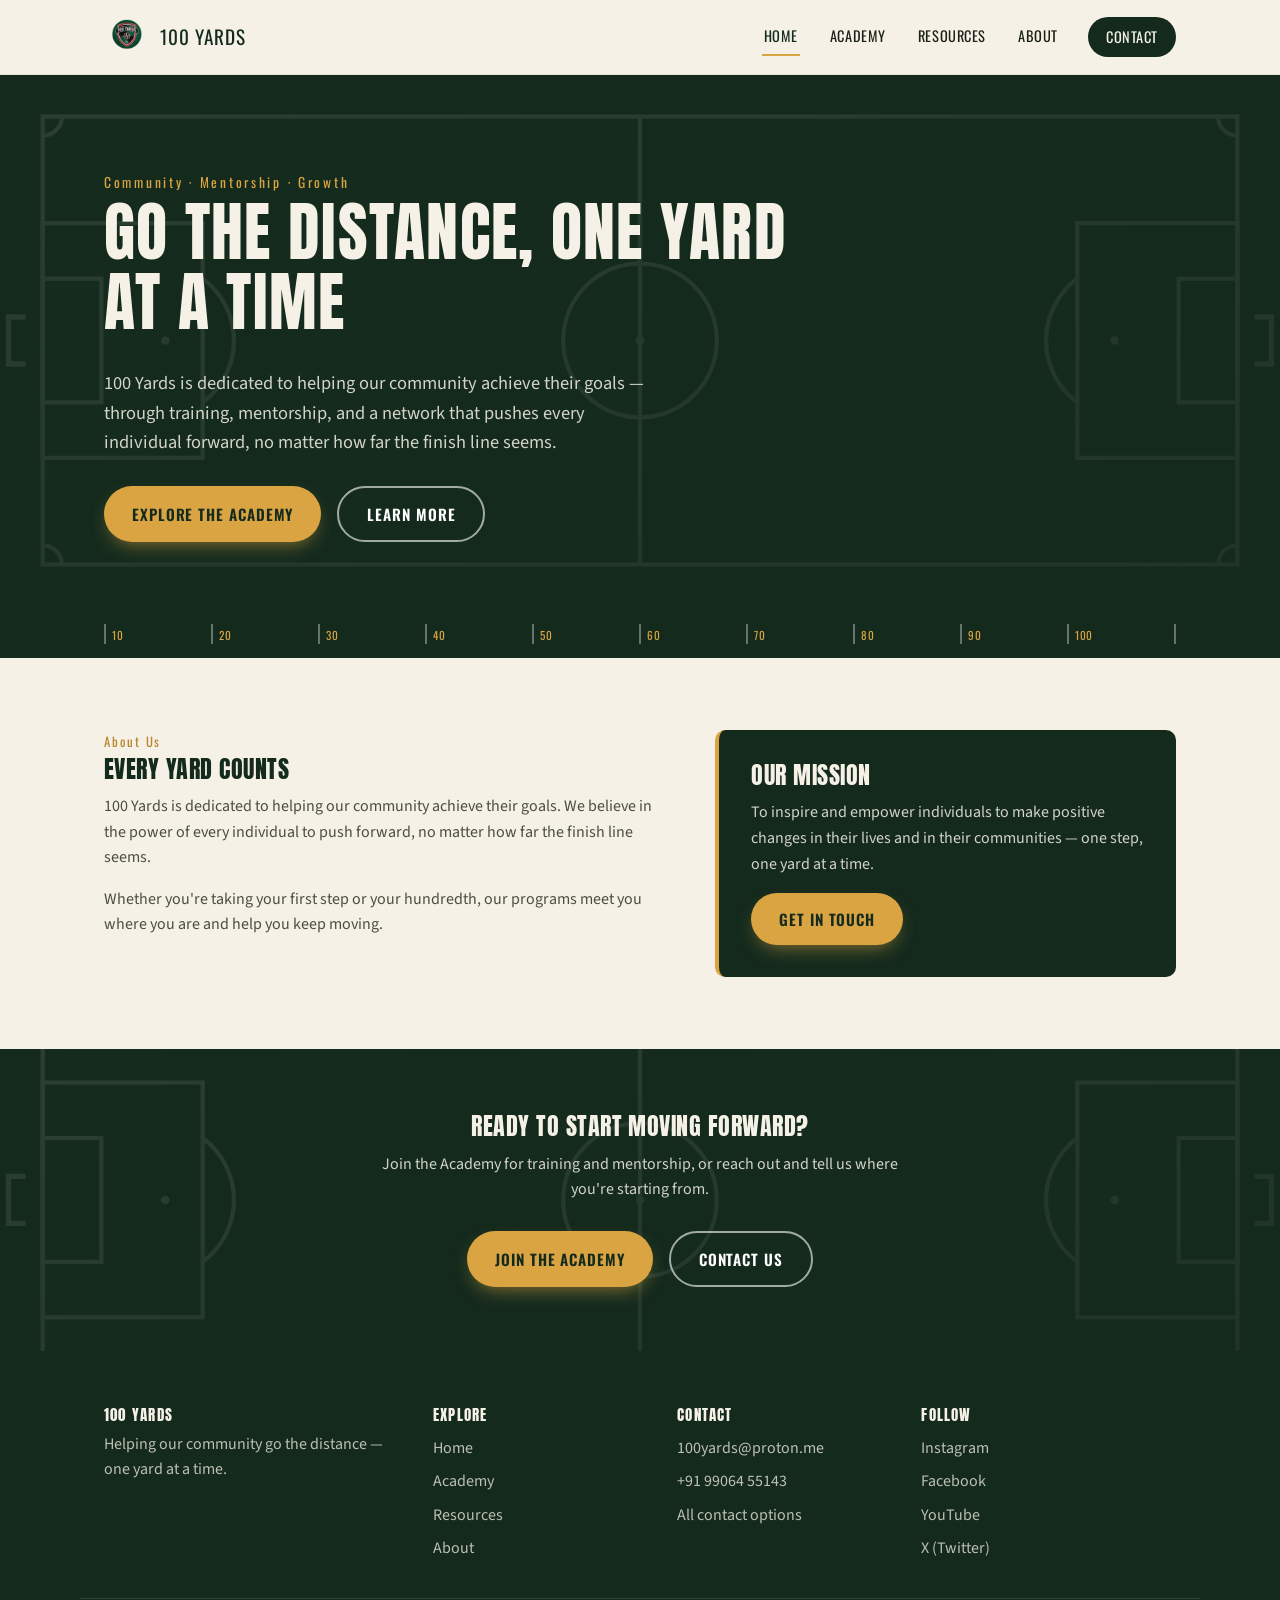
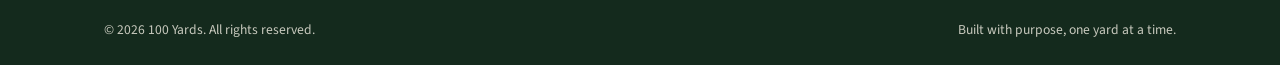
==== commit 266f7d81: "Add files via upload" ====
--- a/index.html
+++ b/index.html
@@ -5,14 +5,14 @@
 <meta name="viewport" content="width=device-width, initial-scale=1.0">
 <title>100 Yards — Helping Our Community Go the Distance</title>
 <meta name="description" content="100 Yards helps our community push forward — one yard at a time — through mentorship, training, and resources for personal and community growth.">
-<link rel="icon" href="data:image/svg+xml,<svg xmlns=%22http://www.w3.org/2000/svg%22 viewBox=%220 0 100 100%22><rect width=%22100%22 height=%22100%22 rx=%2220%22 fill=%22%231F3D2B%22/><text x=%2250%22 y=%2266%22 font-size=%2250%22 text-anchor=%22middle%22 fill=%22%23D9A441%22 font-family=%22Arial%22 font-weight=%22bold%22>100</text></svg>">
+<link rel="icon" type="image/png" href="logo.png">
 <meta property="og:title" content="100 Yards — Helping Our Community Go the Distance">
 <meta property="og:description" content="Mentorship, training, and resources to help individuals and teams reach their full potential — one yard at a time.">
-<meta property="og:image" content="https://team100yards.github.io/100yards/100%20yards%20logo.png">
+<meta property="og:image" content="https://team100yards.github.io/100yards/logo.png">
 <meta property="og:type" content="website">
 <link rel="preconnect" href="https://fonts.googleapis.com">
 <link rel="preconnect" href="https://fonts.gstatic.com" crossorigin>
-<link href="https://fonts.googleapis.com/css2?family=Oswald:wght@500;600;700&family=Source+Sans+3:wght@400;600&display=swap" rel="stylesheet">
+<link href="https://fonts.googleapis.com/css2?family=Anton&family=Oswald:wght@500;600;700&family=Source+Sans+3:wght@400;600&display=swap" rel="stylesheet">
 <link rel="stylesheet" href="styles.css">
 </head>
 <body>
@@ -21,7 +21,7 @@
 <header class="site-header">
   <div class="header-inner">
     <a class="brand" href="index.html">
-      <img class="brand-logo" src="100%20yards%20logo.png" alt="100 Yards logo">
+      <img class="brand-logo" src="logo.png" alt="100 Yards logo">
       <span class="brand-name">100 Yards</span>
     </a>
     <button class="nav-toggle" aria-label="Toggle menu" aria-expanded="false">
--- a/styles.css
+++ b/styles.css
@@ -14,6 +14,7 @@
   --radius: 10px;
   --shadow: 0 12px 30px -12px rgba(20, 42, 29, 0.25);
   --font-display: "Oswald", "Arial Narrow", sans-serif;
+  --font-brand: "Anton", "Oswald", "Arial Narrow", sans-serif;
   --font-body: "Source Sans 3", "Segoe UI", sans-serif;
 }
 
@@ -34,11 +35,12 @@
 a { color: inherit; }
 
 h1, h2, h3, h4 {
-  font-family: var(--font-display);
-  text-transform: uppercase;
-  letter-spacing: 0.03em;
-  color: var(--turf-dark);
-  line-height: 1.15;
+  font-family: var(--font-brand);
+  font-weight: 400;
+  text-transform: uppercase;
+  letter-spacing: 0.02em;
+  color: var(--turf-dark);
+  line-height: 1.1;
   margin: 0 0 0.5em;
 }
 
@@ -125,7 +127,7 @@
   gap: 10px;
   text-decoration: none;
 }
-.brand-logo { width: 40px; height: 40px; object-fit: contain; }
+.brand-logo { width: 46px; height: 46px; object-fit: contain; }
 .brand-name {
   font-family: var(--font-display);
   text-transform: uppercase;
@@ -179,7 +181,9 @@
 /* Hero --------------------------------------------------------------- */
 .hero {
   position: relative;
-  background: linear-gradient(160deg, var(--turf) 0%, var(--turf-dark) 100%);
+  background:
+    linear-gradient(160deg, rgba(20,42,29,0.88) 0%, rgba(20,42,29,0.94) 100%),
+    url('pitch-bg.svg') center / cover no-repeat;
   color: var(--bg);
   overflow: hidden;
   padding: 96px 0 64px;
@@ -216,52 +220,36 @@
 }
 .hero.hero-page { padding: 64px 0 56px; }
 
-/* Yard-line field pattern: horizontal turf stripes fading into the hero */
-.hero::before {
-  content: "";
-  position: absolute;
-  inset: 0;
-  background-image: repeating-linear-gradient(
-    180deg,
-    rgba(255,255,255,0.05) 0px,
-    rgba(255,255,255,0.05) 2px,
-    transparent 2px,
-    transparent 64px
-  );
-  z-index: 1;
-}
-
 /* Yard marker divider — the site's signature element -------------------- */
 .yard-line {
-  position: relative;
-  height: 84px;
-  background: var(--turf-dark);
-  overflow: hidden;
+  background: var(--turf-dark);
+  padding: 18px 0 14px;
 }
 .yard-line .marks {
-  position: absolute;
-  inset: 0;
-  display: flex;
-  align-items: flex-end;
-  padding: 0 24px 14px;
+  display: flex;
   max-width: 1120px;
   margin: 0 auto;
+  padding: 0 24px;
 }
 .yard-line .mark {
   flex: 1;
+  display: flex;
+  flex-direction: column;
+  align-items: flex-start;
   border-left: 2px solid rgba(255,255,255,0.35);
-  height: 22px;
-  position: relative;
+  padding-left: 6px;
 }
 .yard-line .mark:last-child { border-right: 2px solid rgba(255,255,255,0.35); }
+.yard-line .mark { min-height: 20px; }
 .yard-line .mark span {
-  position: absolute;
-  bottom: -22px;
-  left: 4px;
+  display: block;
+  margin-top: 6px;
   font-family: var(--font-display);
   font-size: 0.7rem;
   color: var(--gold);
   letter-spacing: 0.05em;
+  line-height: 1;
+  white-space: nowrap;
 }
 
 /* Sections ----------------------------------------------------------- */
@@ -322,7 +310,9 @@
 
 /* CTA banner ----------------------------------------------------------- */
 .cta-banner {
-  background: linear-gradient(160deg, var(--turf) 0%, var(--turf-dark) 100%);
+  background:
+    linear-gradient(160deg, rgba(20,42,29,0.88) 0%, rgba(20,42,29,0.94) 100%),
+    url('pitch-bg.svg') center / cover no-repeat;
   color: var(--bg);
   text-align: center;
   padding: 64px 24px;
@@ -459,7 +449,10 @@
   .contact-grid { grid-template-columns: 1fr; }
   .social-grid { grid-template-columns: repeat(3, 1fr); }
   .footer-grid { grid-template-columns: 1fr 1fr; }
-  .yard-line .mark span { display: none; }
+}
+@media (max-width: 560px) {
+  .yard-line .mark:nth-child(odd) span { display: none; }
+  .yard-line .mark span { font-size: 0.6rem; }
 }
 @media (max-width: 720px) {
   .nav-toggle { display: flex; }
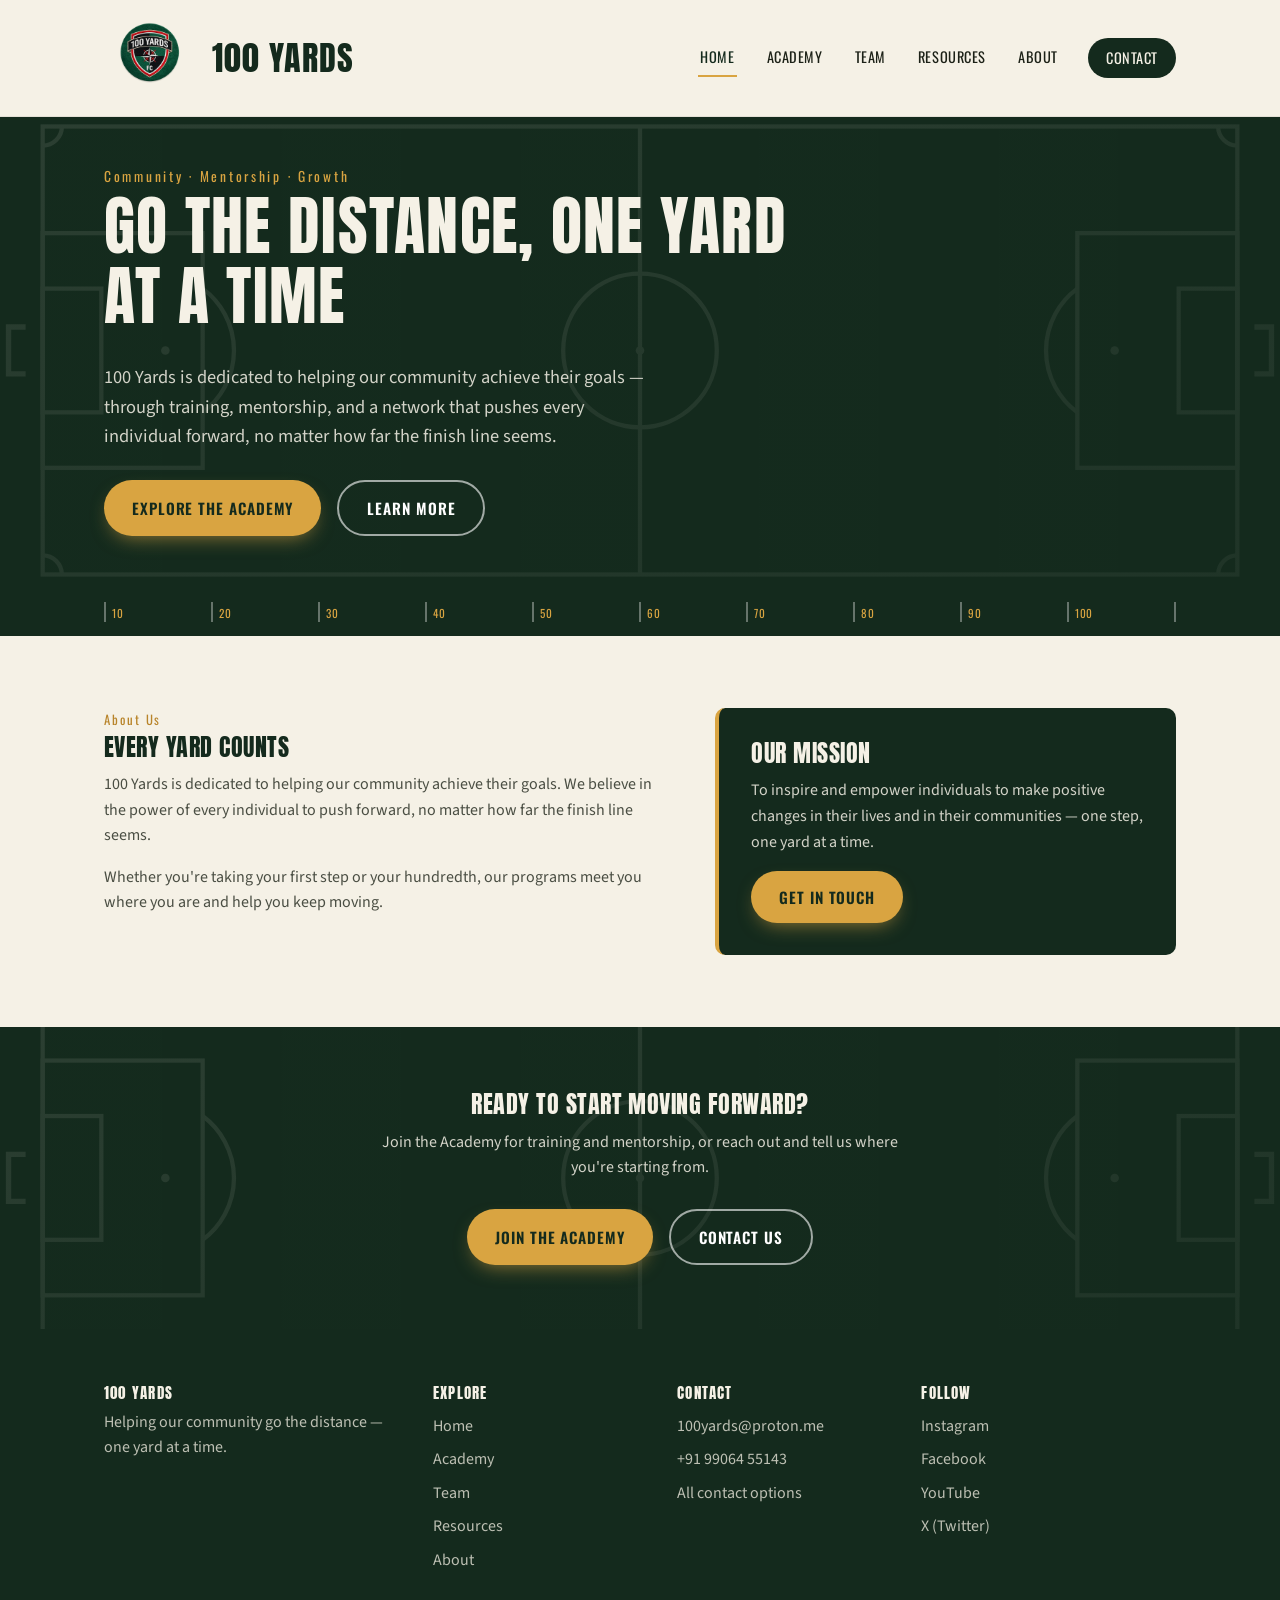
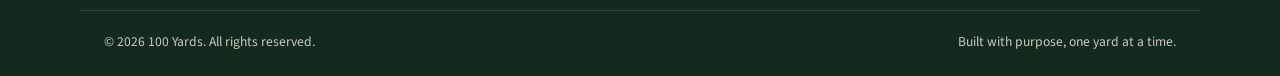
==== commit 9583a9c7: "Add files via upload" ====
--- a/index.html
+++ b/index.html
@@ -30,6 +30,7 @@
     <nav class="site-nav">
       <a href="index.html" aria-current="page">Home</a>
       <a href="academy.html">Academy</a>
+      <a href="team.html">Team</a>
       <a href="resources.html">Resources</a>
       <a href="index.html#about">About</a>
       <a href="contact.html" class="nav-cta">Contact</a>
@@ -101,6 +102,7 @@
       <h3>Explore</h3>
       <a href="index.html">Home</a>
       <a href="academy.html">Academy</a>
+      <a href="team.html">Team</a>
       <a href="resources.html">Resources</a>
       <a href="index.html#about">About</a>
     </div>
--- a/styles.css
+++ b/styles.css
@@ -115,7 +115,7 @@
 .header-inner {
   max-width: 1120px;
   margin: 0 auto;
-  padding: 14px 24px;
+  padding: 12px 24px;
   display: flex;
   align-items: center;
   justify-content: space-between;
@@ -124,16 +124,18 @@
 .brand {
   display: flex;
   align-items: center;
-  gap: 10px;
+  gap: 16px;
   text-decoration: none;
 }
-.brand-logo { width: 46px; height: 46px; object-fit: contain; }
+.brand-logo { width: 92px; height: 92px; object-fit: contain; }
 .brand-name {
-  font-family: var(--font-display);
+  font-family: var(--font-brand);
+  font-weight: 400;
   text-transform: uppercase;
-  letter-spacing: 0.05em;
-  font-size: 1.2rem;
+  letter-spacing: 0.03em;
+  font-size: 2.1rem;
   color: var(--turf-dark);
+  line-height: 1;
 }
 .nav-toggle {
   display: none;
@@ -186,9 +188,13 @@
     url('pitch-bg.svg') center / cover no-repeat;
   color: var(--bg);
   overflow: hidden;
-  padding: 96px 0 64px;
+  min-height: 440px;
+  display: flex;
+  align-items: center;
+  padding: 48px 0;
 }
 .hero-inner {
+  width: 100%;
   max-width: 1120px;
   margin: 0 auto;
   padding: 0 24px;
@@ -218,7 +224,7 @@
   flex-wrap: wrap;
   margin-top: 28px;
 }
-.hero.hero-page { padding: 64px 0 56px; }
+
 
 /* Yard marker divider — the site's signature element -------------------- */
 .yard-line {
@@ -405,6 +411,30 @@
   padding: 24px;
   color: var(--ink-soft);
   margin-top: 24px;
+}
+
+/* Embedded team app ------------------------------------------------------ */
+.embed-note {
+  display: flex;
+  justify-content: space-between;
+  align-items: center;
+  flex-wrap: wrap;
+  gap: 16px;
+  margin-bottom: 24px;
+}
+.embed-wrap {
+  background: var(--bg);
+  border: 1px solid rgba(28,33,23,0.08);
+  border-radius: var(--radius);
+  box-shadow: var(--shadow);
+  overflow: hidden;
+}
+.embed-wrap iframe {
+  width: 100%;
+  height: 85vh;
+  min-height: 600px;
+  border: 0;
+  display: block;
 }
 
 /* Footer ----------------------------------------------------------------- */
@@ -455,6 +485,8 @@
   .yard-line .mark span { font-size: 0.6rem; }
 }
 @media (max-width: 720px) {
+  .brand-logo { width: 60px; height: 60px; }
+  .brand-name { font-size: 1.5rem; }
   .nav-toggle { display: flex; }
   .site-nav {
     position: absolute;
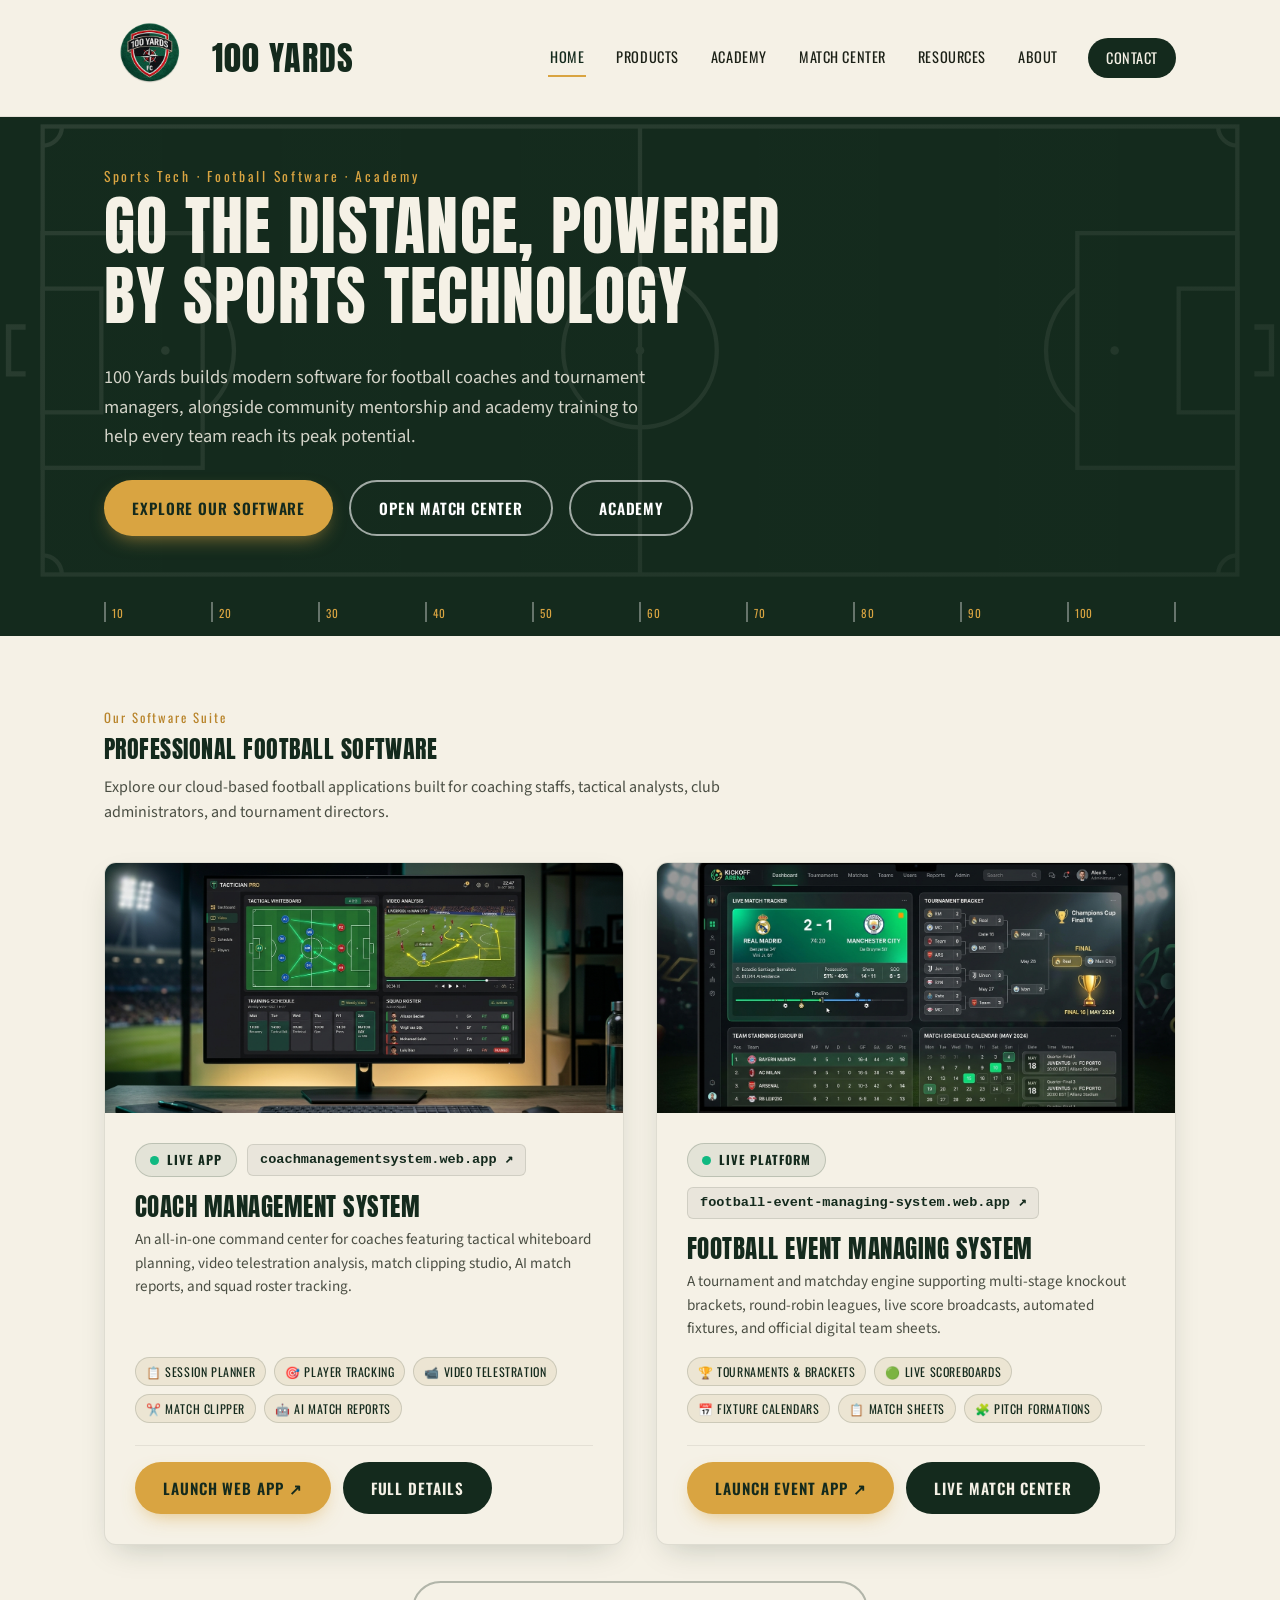
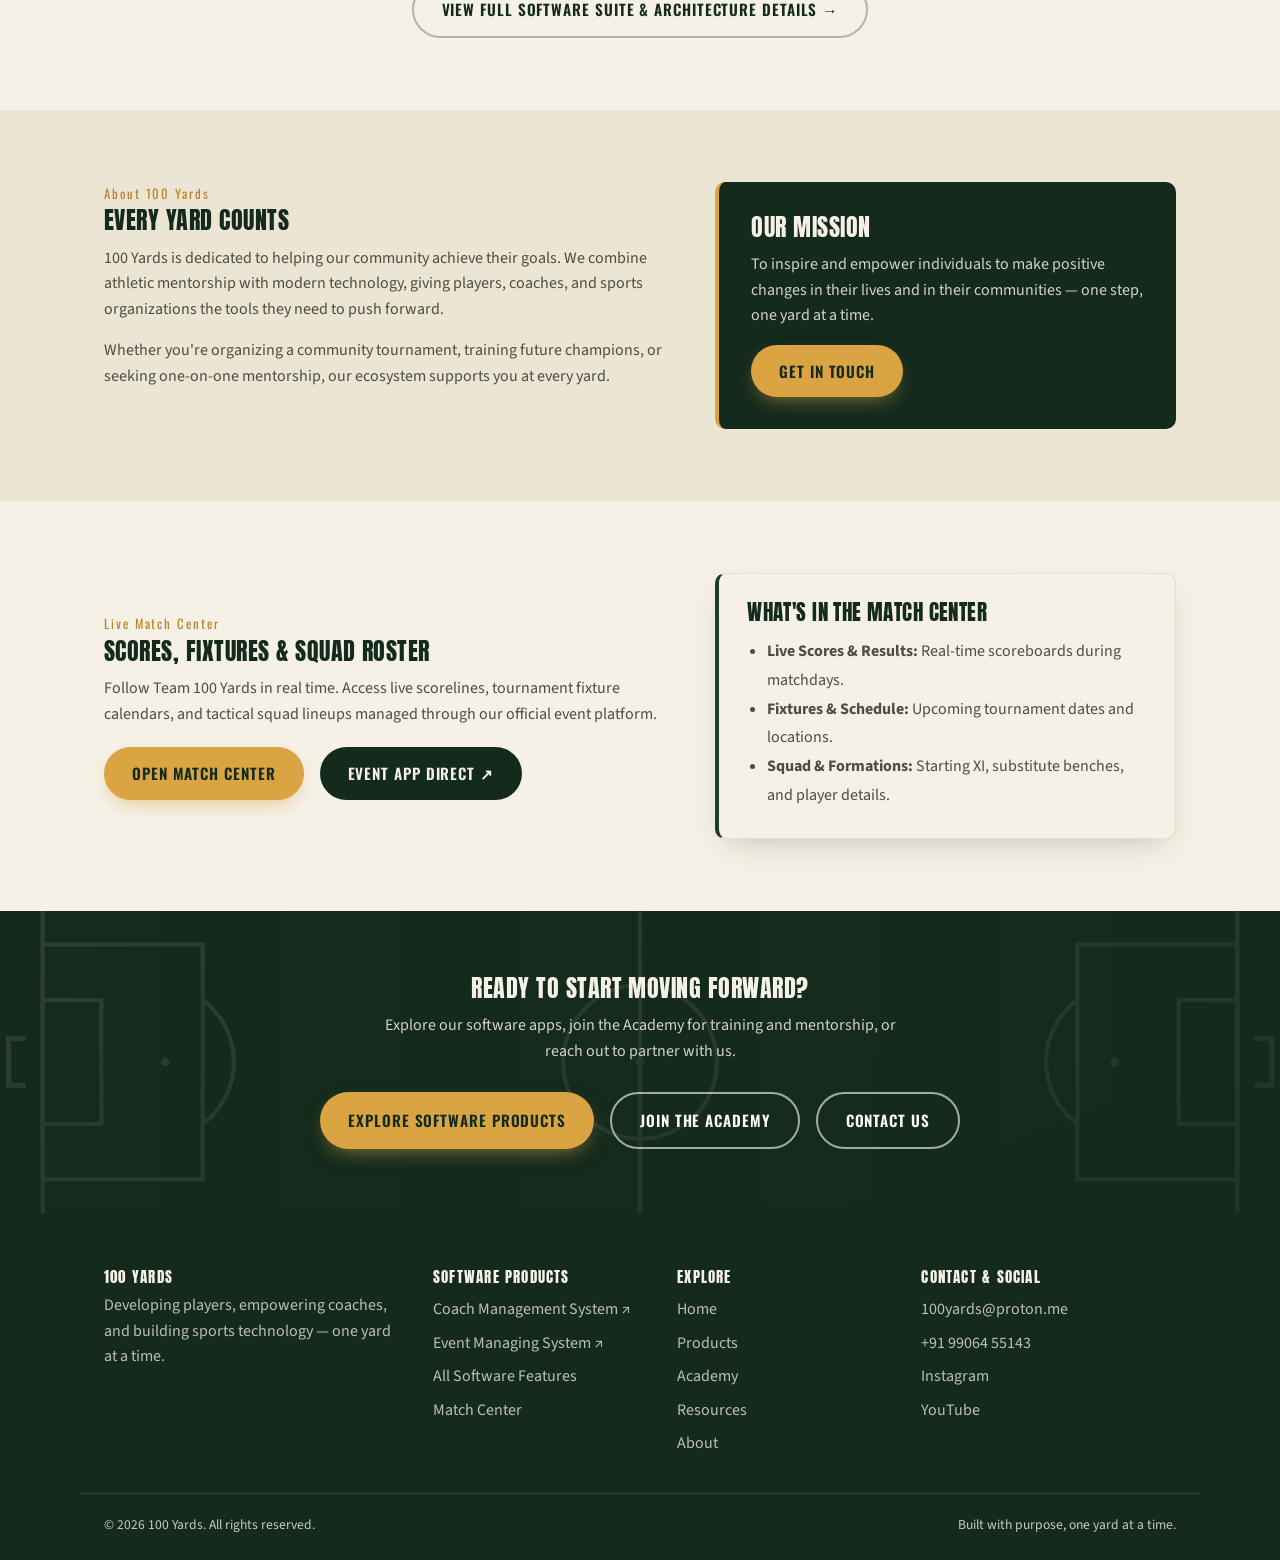
==== commit c86b8029: "Add files via upload" ====
--- a/index.html
+++ b/index.html
@@ -29,8 +29,9 @@
     </button>
     <nav class="site-nav">
       <a href="index.html" aria-current="page">Home</a>
+      <a href="products.html">Products</a>
       <a href="academy.html">Academy</a>
-      <a href="team.html">Team</a>
+      <a href="team.html">Match Center</a>
       <a href="resources.html">Resources</a>
       <a href="index.html#about">About</a>
       <a href="contact.html" class="nav-cta">Contact</a>
@@ -41,12 +42,13 @@
 <main id="main">
   <section class="hero">
     <div class="hero-inner">
-      <span class="eyebrow">Community · Mentorship · Growth</span>
-      <h1>Go the distance, one yard at a time</h1>
-      <p class="lede">100 Yards is dedicated to helping our community achieve their goals — through training, mentorship, and a network that pushes every individual forward, no matter how far the finish line seems.</p>
+      <span class="eyebrow">Sports Tech · Football Software · Academy</span>
+      <h1>Go the distance, powered by sports technology</h1>
+      <p class="lede">100 Yards builds modern software for football coaches and tournament managers, alongside community mentorship and academy training to help every team reach its peak potential.</p>
       <div class="hero-actions">
-        <a class="btn btn-primary" href="academy.html">Explore the Academy</a>
-        <a class="btn btn-ghost" href="#about">Learn more</a>
+        <a class="btn btn-primary" href="#products">Explore Our Software</a>
+        <a class="btn btn-ghost" href="team.html">Open Match Center</a>
+        <a class="btn btn-ghost" href="academy.html">Academy</a>
       </div>
     </div>
   </section>
@@ -66,13 +68,85 @@
     </div>
   </div>
 
-  <section class="section" id="about">
+  <!-- Featured Software Products Section -->
+  <section class="section" id="products">
+    <div class="container">
+      <div class="section-head" style="max-width: 720px;">
+        <span class="eyebrow">Our Software Suite</span>
+        <h2>Professional Football Software</h2>
+        <p>Explore our cloud-based football applications built for coaching staffs, tactical analysts, club administrators, and tournament directors.</p>
+      </div>
+
+      <div class="home-products-grid">
+        <!-- Card 1: Coach Management System -->
+        <article class="home-product-card">
+          <div class="home-product-thumb">
+            <img src="coach-app-preview.jpg" alt="Coach Management System UI Preview">
+          </div>
+          <div class="home-product-body">
+            <div class="product-badge-wrap">
+              <span class="badge-live"><span class="pulse-dot"></span> Live App</span>
+              <a class="url-chip" href="https://coachmanagementsystem.web.app" target="_blank" rel="noopener">coachmanagementsystem.web.app ↗</a>
+            </div>
+            <h3>Coach Management System</h3>
+            <p>An all-in-one command center for coaches featuring tactical whiteboard planning, video telestration analysis, match clipping studio, AI match reports, and squad roster tracking.</p>
+            <div class="tag-cloud">
+              <span class="tag-pill">📋 Session Planner</span>
+              <span class="tag-pill">🎯 Player Tracking</span>
+              <span class="tag-pill">📹 Video Telestration</span>
+              <span class="tag-pill">✂️ Match Clipper</span>
+              <span class="tag-pill">🤖 AI Match Reports</span>
+            </div>
+            <div class="product-actions-bar">
+              <a class="btn btn-primary" href="https://coachmanagementsystem.web.app" target="_blank" rel="noopener">Launch Web App ↗</a>
+              <a class="btn btn-dark" href="products.html#coach-system">Full Details</a>
+            </div>
+          </div>
+        </article>
+
+        <!-- Card 2: Football Event Managing System -->
+        <article class="home-product-card">
+          <div class="home-product-thumb">
+            <img src="event-app-preview.jpg" alt="Football Event Managing System UI Preview">
+          </div>
+          <div class="home-product-body">
+            <div class="product-badge-wrap">
+              <span class="badge-live"><span class="pulse-dot"></span> Live Platform</span>
+              <a class="url-chip" href="https://football-event-managing-system.web.app" target="_blank" rel="noopener">football-event-managing-system.web.app ↗</a>
+            </div>
+            <h3>Football Event Managing System</h3>
+            <p>A tournament and matchday engine supporting multi-stage knockout brackets, round-robin leagues, live score broadcasts, automated fixtures, and official digital team sheets.</p>
+            <div class="tag-cloud">
+              <span class="tag-pill">🏆 Tournaments &amp; Brackets</span>
+              <span class="tag-pill">🟢 Live Scoreboards</span>
+              <span class="tag-pill">📅 Fixture Calendars</span>
+              <span class="tag-pill">📋 Match Sheets</span>
+              <span class="tag-pill">🧩 Pitch Formations</span>
+            </div>
+            <div class="product-actions-bar">
+              <a class="btn btn-primary" href="https://football-event-managing-system.web.app" target="_blank" rel="noopener">Launch Event App ↗</a>
+              <a class="btn btn-dark" href="team.html">Live Match Center</a>
+            </div>
+          </div>
+        </article>
+      </div>
+
+      <div style="text-align: center; margin-top: 36px;">
+        <a class="btn btn-ghost" href="products.html" style="color: var(--turf-dark); border-color: rgba(20, 42, 29, 0.3);">
+          View Full Software Suite &amp; Architecture Details →
+        </a>
+      </div>
+    </div>
+  </section>
+
+  <!-- About Section -->
+  <section class="section section-alt" id="about">
     <div class="container two-col">
       <div>
-        <span class="eyebrow" style="font-family: var(--font-display); color: var(--gold-dark); letter-spacing: .15em; font-size: .8rem;">About Us</span>
+        <span class="eyebrow" style="font-family: var(--font-display); color: var(--gold-dark); letter-spacing: .15em; font-size: .8rem;">About 100 Yards</span>
         <h2>Every yard counts</h2>
-        <p>100 Yards is dedicated to helping our community achieve their goals. We believe in the power of every individual to push forward, no matter how far the finish line seems.</p>
-        <p>Whether you're taking your first step or your hundredth, our programs meet you where you are and help you keep moving.</p>
+        <p>100 Yards is dedicated to helping our community achieve their goals. We combine athletic mentorship with modern technology, giving players, coaches, and sports organizations the tools they need to push forward.</p>
+        <p>Whether you're organizing a community tournament, training future champions, or seeking one-on-one mentorship, our ecosystem supports you at every yard.</p>
       </div>
       <div class="mission-card">
         <h2>Our Mission</h2>
@@ -82,11 +156,35 @@
     </div>
   </section>
 
+  <!-- Live Match Center & Events Feature -->
+  <section class="section">
+    <div class="container two-col" style="align-items: center;">
+      <div>
+        <span class="eyebrow" style="font-family: var(--font-display); color: var(--gold-dark); letter-spacing: .15em; font-size: .8rem;">Live Match Center</span>
+        <h2>Scores, Fixtures &amp; Squad Roster</h2>
+        <p>Follow Team 100 Yards in real time. Access live scorelines, tournament fixture calendars, and tactical squad lineups managed through our official event platform.</p>
+        <div class="hero-actions" style="margin-top: 20px;">
+          <a class="btn btn-primary" href="team.html">Open Match Center</a>
+          <a class="btn btn-dark" href="https://football-event-managing-system.web.app" target="_blank" rel="noopener">Event App Direct ↗</a>
+        </div>
+      </div>
+      <div class="card" style="border-left: 4px solid var(--turf); background: var(--bg);">
+        <h3 style="font-size: 1.3rem; margin-bottom: 12px;">What's In The Match Center</h3>
+        <ul style="margin: 0; padding-left: 20px; color: var(--ink-soft); line-height: 1.8;">
+          <li><strong>Live Scores &amp; Results:</strong> Real-time scoreboards during matchdays.</li>
+          <li><strong>Fixtures &amp; Schedule:</strong> Upcoming tournament dates and locations.</li>
+          <li><strong>Squad &amp; Formations:</strong> Starting XI, substitute benches, and player details.</li>
+        </ul>
+      </div>
+    </div>
+  </section>
+
   <section class="cta-banner">
     <h2>Ready to start moving forward?</h2>
-    <p>Join the Academy for training and mentorship, or reach out and tell us where you're starting from.</p>
+    <p>Explore our software apps, join the Academy for training and mentorship, or reach out to partner with us.</p>
     <div class="hero-actions">
-      <a class="btn btn-primary" href="academy.html">Join the Academy</a>
+      <a class="btn btn-primary" href="products.html">Explore Software Products</a>
+      <a class="btn btn-ghost" href="academy.html">Join the Academy</a>
       <a class="btn btn-ghost" href="contact.html">Contact us</a>
     </div>
   </section>
@@ -96,28 +194,29 @@
   <div class="container footer-grid">
     <div>
       <h3>100 Yards</h3>
-      <p style="color: rgba(245,241,230,0.75); max-width: 320px;">Helping our community go the distance — one yard at a time.</p>
+      <p style="color: rgba(245,241,230,0.75); max-width: 320px;">Developing players, empowering coaches, and building sports technology — one yard at a time.</p>
+    </div>
+    <div>
+      <h3>Software Products</h3>
+      <a href="https://coachmanagementsystem.web.app" target="_blank" rel="noopener">Coach Management System ↗</a>
+      <a href="https://football-event-managing-system.web.app" target="_blank" rel="noopener">Event Managing System ↗</a>
+      <a href="products.html">All Software Features</a>
+      <a href="team.html">Match Center</a>
     </div>
     <div>
       <h3>Explore</h3>
       <a href="index.html">Home</a>
+      <a href="products.html">Products</a>
       <a href="academy.html">Academy</a>
-      <a href="team.html">Team</a>
       <a href="resources.html">Resources</a>
       <a href="index.html#about">About</a>
     </div>
     <div>
-      <h3>Contact</h3>
+      <h3>Contact &amp; Social</h3>
       <a href="mailto:100yards@proton.me">100yards@proton.me</a>
       <a href="tel:+919906455143">+91 99064 55143</a>
-      <a href="contact.html">All contact options</a>
-    </div>
-    <div>
-      <h3>Follow</h3>
       <a href="https://www.instagram.com/team100yards/" target="_blank" rel="noopener">Instagram</a>
-      <a href="https://www.facebook.com/Team100Yards" target="_blank" rel="noopener">Facebook</a>
       <a href="https://www.youtube.com/@team100yards" target="_blank" rel="noopener">YouTube</a>
-      <a href="https://x.com/team100yards" target="_blank" rel="noopener">X (Twitter)</a>
     </div>
   </div>
   <div class="container footer-bottom">
--- a/styles.css
+++ b/styles.css
@@ -413,7 +413,7 @@
   margin-top: 24px;
 }
 
-/* Embedded team app ------------------------------------------------------ */
+/* Embedded team & match center app --------------------------------------- */
 .embed-note {
   display: flex;
   justify-content: space-between;
@@ -422,7 +422,46 @@
   gap: 16px;
   margin-bottom: 24px;
 }
+.embed-actions { display: flex; gap: 12px; flex-wrap: wrap; }
+
+.match-tabs {
+  display: flex;
+  gap: 8px;
+  flex-wrap: wrap;
+  margin-bottom: 16px;
+}
+.tab-btn {
+  font-family: var(--font-display);
+  text-transform: uppercase;
+  letter-spacing: 0.05em;
+  font-size: 0.9rem;
+  font-weight: 600;
+  padding: 10px 20px;
+  border-radius: 999px;
+  border: 1px solid rgba(20, 42, 29, 0.2);
+  background: var(--bg);
+  color: var(--turf-dark);
+  cursor: pointer;
+  transition: all 0.15s ease;
+}
+.tab-btn:hover {
+  background: var(--bg-alt);
+  border-color: var(--turf-dark);
+}
+.tab-btn.active {
+  background: var(--turf-dark);
+  color: var(--gold);
+  border-color: var(--turf-dark);
+  box-shadow: 0 4px 12px rgba(20, 42, 29, 0.2);
+}
+
+.embed-wrap-full {
+  width: 100%;
+  padding: 0 24px;
+}
 .embed-wrap {
+  max-width: 1400px;
+  margin: 0 auto;
   background: var(--bg);
   border: 1px solid rgba(28,33,23,0.08);
   border-radius: var(--radius);
@@ -431,10 +470,338 @@
 }
 .embed-wrap iframe {
   width: 100%;
-  height: 85vh;
-  min-height: 600px;
+  height: 92vh;
+  min-height: 780px;
   border: 0;
   display: block;
+}
+.embed-wrap iframe:fullscreen {
+  width: 100vw;
+  height: 100vh;
+  min-height: 0;
+}
+
+/* Video Responsive Card -------------------------------------------------- */
+.video-card {
+  background: var(--bg);
+  border: 1px solid rgba(28,33,23,0.08);
+  border-radius: var(--radius);
+  padding: 28px;
+  box-shadow: var(--shadow);
+  margin-bottom: 24px;
+}
+.video-responsive {
+  position: relative;
+  width: 100%;
+  padding-bottom: 56.25%; /* 16:9 aspect ratio */
+  height: 0;
+  overflow: hidden;
+  border-radius: 8px;
+  background: var(--turf-dark);
+  margin-top: 14px;
+}
+.video-responsive iframe,
+.video-responsive video {
+  position: absolute;
+  top: 0;
+  left: 0;
+  width: 100%;
+  height: 100%;
+  border: 0;
+}
+
+
+/* ==========================================================================
+   Product Showcase & Software Solutions
+   ========================================================================== */
+.product-hero {
+  text-align: center;
+  max-width: 860px;
+  margin: 0 auto;
+}
+
+.product-card-large {
+  background: var(--bg);
+  border: 1px solid rgba(28, 33, 23, 0.1);
+  border-radius: calc(var(--radius) * 1.5);
+  box-shadow: 0 16px 40px -16px rgba(20, 42, 29, 0.2);
+  overflow: hidden;
+  margin-bottom: 48px;
+  transition: transform 0.25s ease, box-shadow 0.25s ease;
+}
+.product-card-large:hover {
+  box-shadow: 0 24px 50px -16px rgba(20, 42, 29, 0.28);
+}
+
+.product-content-grid {
+  display: grid;
+  grid-template-columns: 1.05fr 0.95fr;
+  align-items: stretch;
+}
+.product-content-grid.reverse {
+  grid-template-columns: 0.95fr 1.05fr;
+}
+
+.product-info-panel {
+  padding: 44px;
+  display: flex;
+  flex-direction: column;
+  justify-content: center;
+}
+
+.product-preview-panel {
+  position: relative;
+  background: #0f1912;
+  height: 100%;
+  min-height: 420px;
+  display: flex;
+  align-items: center;
+  justify-content: center;
+  overflow: hidden;
+}
+
+.product-img-wrap {
+  position: relative;
+  width: 100%;
+  height: 100%;
+  overflow: hidden;
+}
+
+.product-img-wrap img {
+  width: 100%;
+  height: 100%;
+  object-fit: cover;
+  transition: transform 0.4s ease;
+}
+
+.product-card-large:hover .product-img-wrap img {
+  transform: scale(1.03);
+}
+
+.product-badge-wrap {
+  display: flex;
+  align-items: center;
+  gap: 10px;
+  flex-wrap: wrap;
+  margin-bottom: 16px;
+}
+
+.badge-live {
+  display: inline-flex;
+  align-items: center;
+  gap: 8px;
+  background: rgba(31, 61, 43, 0.08);
+  color: var(--turf-dark);
+  font-family: var(--font-display);
+  font-size: 0.78rem;
+  font-weight: 700;
+  text-transform: uppercase;
+  letter-spacing: 0.08em;
+  padding: 6px 14px;
+  border-radius: 999px;
+  border: 1px solid rgba(31, 61, 43, 0.2);
+}
+
+.pulse-dot {
+  width: 9px;
+  height: 9px;
+  background: #10B981;
+  border-radius: 50%;
+  box-shadow: 0 0 0 0 rgba(16, 185, 129, 0.7);
+  animation: pulse-green 2s infinite;
+}
+
+@keyframes pulse-green {
+  0% { transform: scale(0.95); box-shadow: 0 0 0 0 rgba(16, 185, 129, 0.7); }
+  70% { transform: scale(1); box-shadow: 0 0 0 8px rgba(16, 185, 129, 0); }
+  100% { transform: scale(0.95); box-shadow: 0 0 0 0 rgba(16, 185, 129, 0); }
+}
+
+.url-chip {
+  display: inline-flex;
+  align-items: center;
+  gap: 6px;
+  background: rgba(28, 33, 23, 0.05);
+  color: var(--turf-dark);
+  font-family: monospace;
+  font-size: 0.85rem;
+  font-weight: 600;
+  padding: 4px 12px;
+  border-radius: 6px;
+  border: 1px solid rgba(28, 33, 23, 0.12);
+  text-decoration: none;
+  transition: all 0.15s ease;
+}
+.url-chip:hover {
+  background: rgba(217, 164, 65, 0.2);
+  border-color: var(--gold);
+}
+
+.product-features-grid {
+  display: grid;
+  grid-template-columns: repeat(2, 1fr);
+  gap: 16px;
+  margin: 22px 0 28px;
+}
+
+.product-feature-item {
+  display: flex;
+  gap: 12px;
+  align-items: flex-start;
+}
+
+.feature-icon-box {
+  width: 36px;
+  height: 36px;
+  border-radius: 8px;
+  background: var(--turf-dark);
+  color: var(--gold);
+  display: flex;
+  align-items: center;
+  justify-content: center;
+  font-size: 1.1rem;
+  flex-shrink: 0;
+}
+
+.feature-text h4 {
+  font-size: 0.95rem;
+  margin: 0 0 2px;
+  color: var(--turf-dark);
+  text-transform: none;
+  font-family: var(--font-body);
+  font-weight: 700;
+}
+
+.feature-text p {
+  font-size: 0.85rem;
+  line-height: 1.4;
+  margin: 0;
+  color: var(--ink-soft);
+}
+
+.product-actions-bar {
+  display: flex;
+  gap: 12px;
+  flex-wrap: wrap;
+  align-items: center;
+  padding-top: 16px;
+  border-top: 1px solid rgba(28, 33, 23, 0.08);
+}
+
+/* Home Page Product Showcase Grid */
+.home-products-grid {
+  display: grid;
+  grid-template-columns: repeat(2, 1fr);
+  gap: 32px;
+  margin-top: 36px;
+}
+
+.home-product-card {
+  background: var(--bg);
+  border: 1px solid rgba(28, 33, 23, 0.1);
+  border-radius: calc(var(--radius) * 1.2);
+  overflow: hidden;
+  box-shadow: var(--shadow);
+  display: flex;
+  flex-direction: column;
+  transition: transform 0.2s ease, box-shadow 0.2s ease;
+}
+.home-product-card:hover {
+  transform: translateY(-4px);
+  box-shadow: 0 20px 40px -12px rgba(20, 42, 29, 0.25);
+}
+
+.home-product-thumb {
+  position: relative;
+  height: 250px;
+  overflow: hidden;
+  background: #0f1912;
+}
+.home-product-thumb img {
+  width: 100%;
+  height: 100%;
+  object-fit: cover;
+  transition: transform 0.3s ease;
+}
+.home-product-card:hover .home-product-thumb img {
+  transform: scale(1.05);
+}
+
+.home-product-body {
+  padding: 30px;
+  flex: 1;
+  display: flex;
+  flex-direction: column;
+}
+
+.home-product-body h3 {
+  font-size: 1.55rem;
+  margin-bottom: 8px;
+}
+
+.home-product-body p {
+  font-size: 0.95rem;
+  line-height: 1.55;
+  margin-bottom: 16px;
+  flex: 1;
+}
+
+.tag-cloud {
+  display: flex;
+  gap: 8px;
+  flex-wrap: wrap;
+  margin-bottom: 22px;
+}
+.tag-pill {
+  font-size: 0.75rem;
+  font-family: var(--font-display);
+  letter-spacing: 0.05em;
+  text-transform: uppercase;
+  background: var(--bg-alt);
+  color: var(--turf-dark);
+  padding: 4px 10px;
+  border-radius: 999px;
+  border: 1px solid rgba(20, 42, 29, 0.15);
+}
+
+/* Suite Synergy / Tech Architecture box */
+.synergy-box {
+  background: linear-gradient(135deg, var(--turf-dark) 0%, #173222 100%);
+  color: var(--bg);
+  border-radius: calc(var(--radius) * 1.5);
+  padding: 44px;
+  margin-top: 48px;
+  border-left: 6px solid var(--gold);
+  box-shadow: var(--shadow);
+}
+.synergy-box h3 { color: var(--bg); }
+.synergy-box p { color: rgba(245, 241, 230, 0.85); }
+.synergy-grid {
+  display: grid;
+  grid-template-columns: repeat(3, 1fr);
+  gap: 20px;
+  margin-top: 24px;
+}
+.synergy-card {
+  background: rgba(255, 255, 255, 0.07);
+  backdrop-filter: blur(8px);
+  border: 1px solid rgba(255, 255, 255, 0.12);
+  border-radius: var(--radius);
+  padding: 22px;
+}
+.synergy-card h4 {
+  color: var(--gold);
+  margin-bottom: 6px;
+  font-size: 1.05rem;
+  text-transform: none;
+  font-family: var(--font-body);
+  font-weight: 700;
+}
+.synergy-card p {
+  color: rgba(245, 241, 230, 0.8);
+  font-size: 0.88rem;
+  margin: 0;
+  line-height: 1.45;
 }
 
 /* Footer ----------------------------------------------------------------- */
@@ -473,12 +840,35 @@
 }
 
 /* Responsive --------------------------------------------------------- */
+@media (max-width: 960px) {
+  .product-content-grid,
+  .product-content-grid.reverse {
+    grid-template-columns: 1fr;
+  }
+  .product-info-panel {
+    padding: 32px 24px;
+  }
+  .product-preview-panel {
+    min-height: 280px;
+  }
+  .synergy-grid {
+    grid-template-columns: 1fr;
+  }
+  .home-products-grid {
+    grid-template-columns: 1fr;
+  }
+}
 @media (max-width: 860px) {
   .two-col { grid-template-columns: 1fr; }
   .grid-3 { grid-template-columns: 1fr; }
   .contact-grid { grid-template-columns: 1fr; }
   .social-grid { grid-template-columns: repeat(3, 1fr); }
   .footer-grid { grid-template-columns: 1fr 1fr; }
+}
+@media (max-width: 600px) {
+  .product-features-grid {
+    grid-template-columns: 1fr;
+  }
 }
 @media (max-width: 560px) {
   .yard-line .mark:nth-child(odd) span { display: none; }
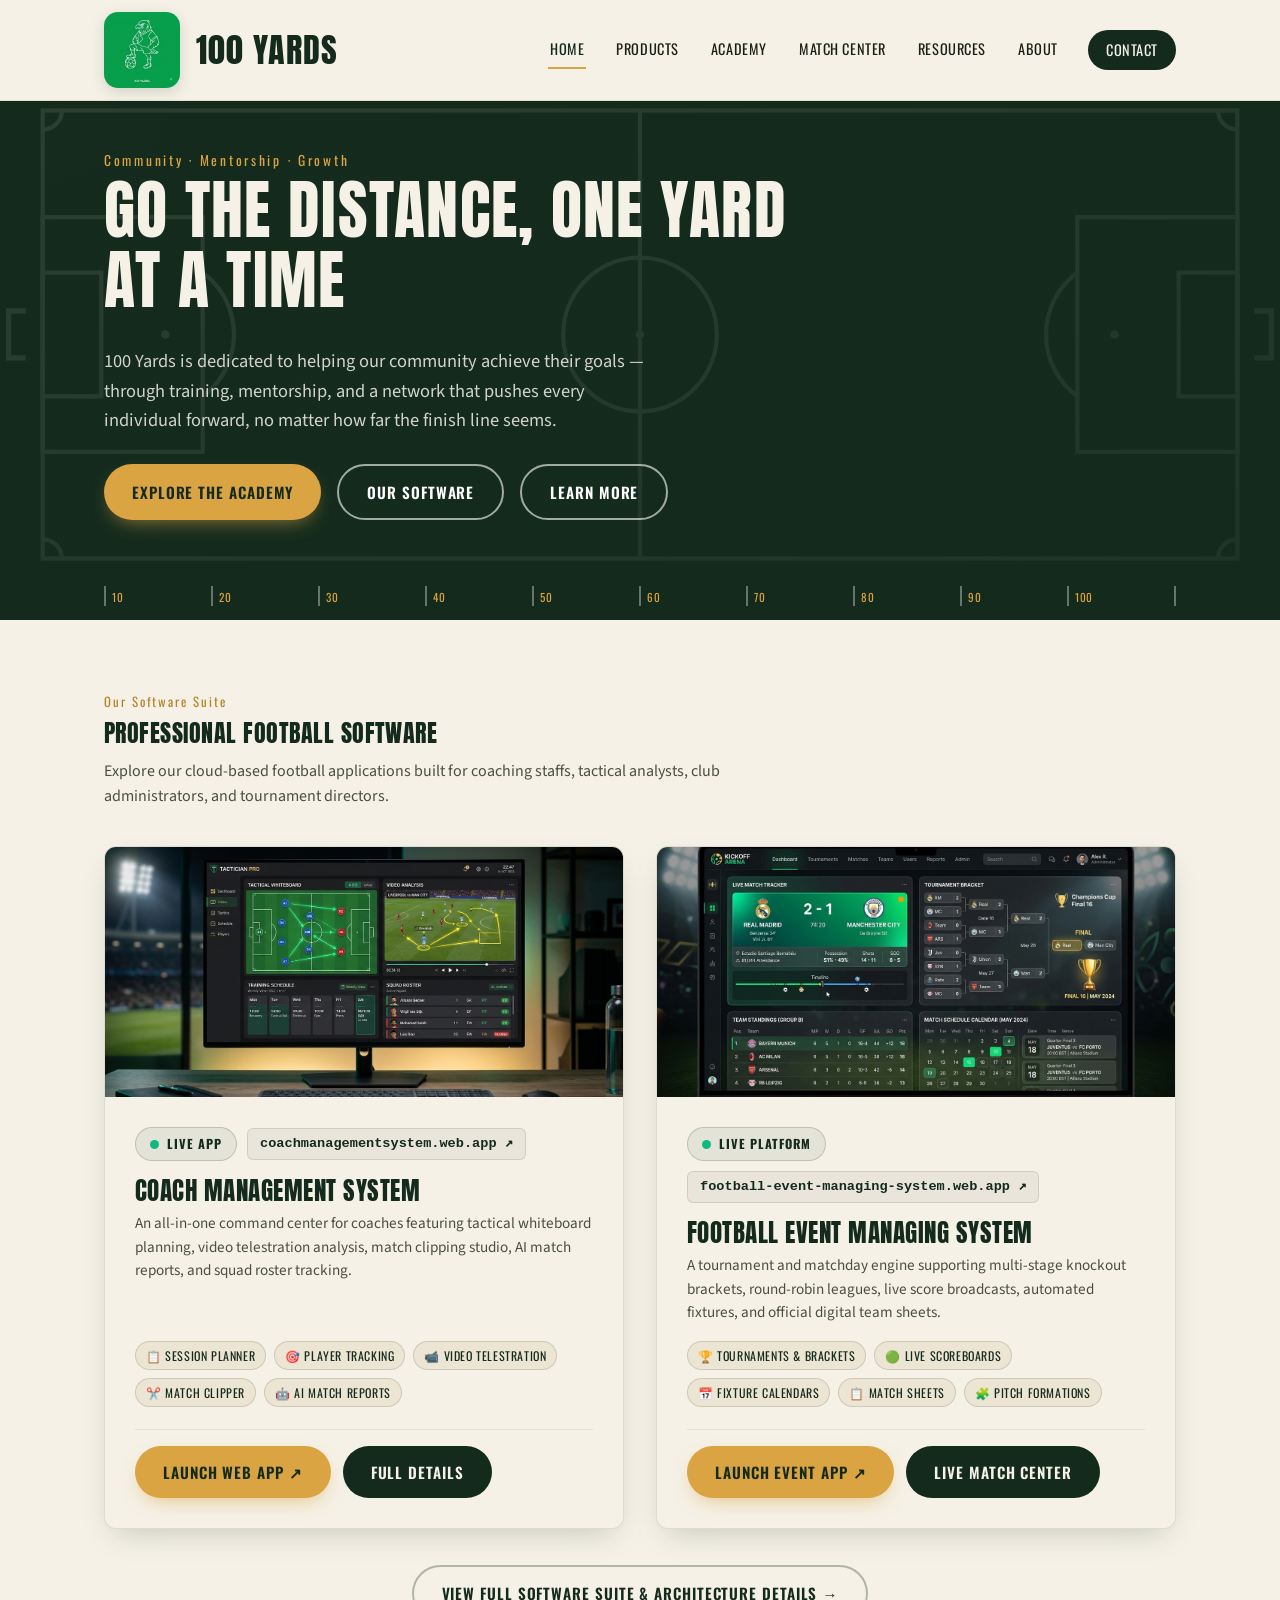
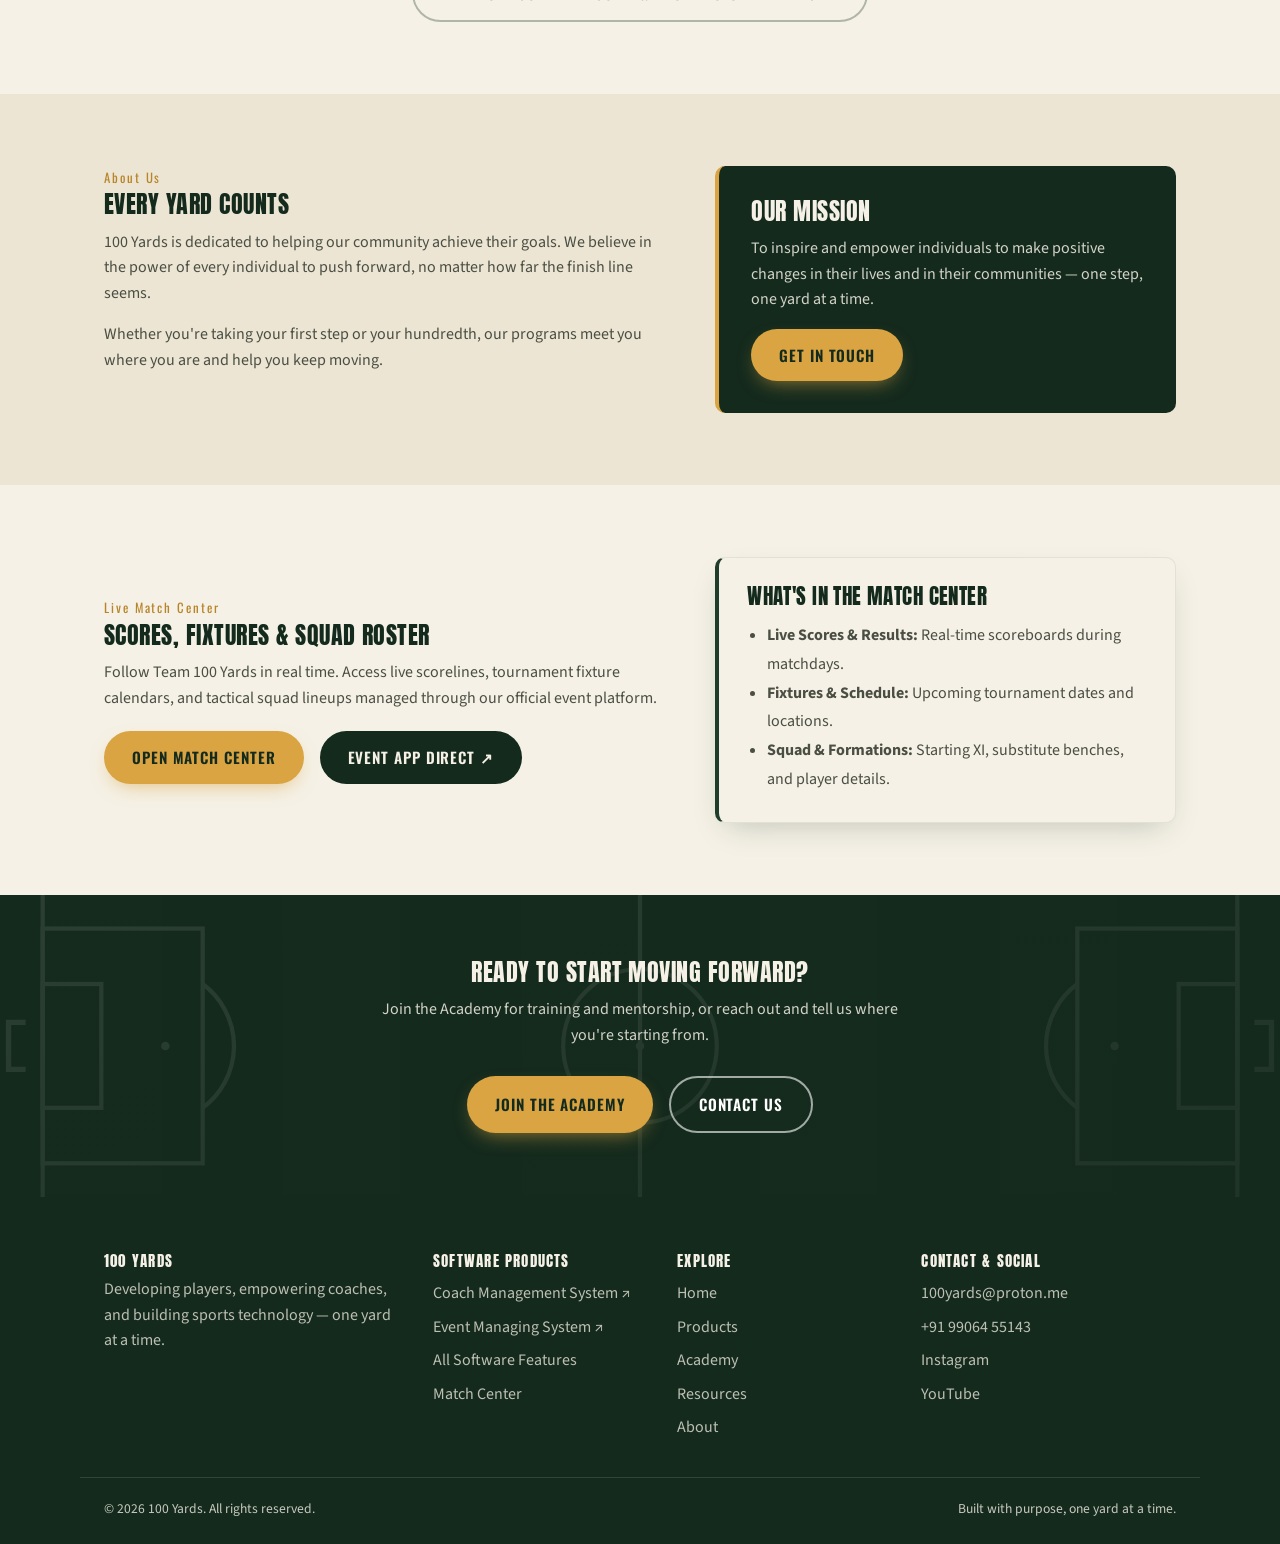
==== commit 703241d4: "Add files via upload" ====
--- a/index.html
+++ b/index.html
@@ -42,13 +42,13 @@
 <main id="main">
   <section class="hero">
     <div class="hero-inner">
-      <span class="eyebrow">Sports Tech · Football Software · Academy</span>
-      <h1>Go the distance, powered by sports technology</h1>
-      <p class="lede">100 Yards builds modern software for football coaches and tournament managers, alongside community mentorship and academy training to help every team reach its peak potential.</p>
+      <span class="eyebrow">Community · Mentorship · Growth</span>
+      <h1>Go the distance, one yard at a time</h1>
+      <p class="lede">100 Yards is dedicated to helping our community achieve their goals — through training, mentorship, and a network that pushes every individual forward, no matter how far the finish line seems.</p>
       <div class="hero-actions">
-        <a class="btn btn-primary" href="#products">Explore Our Software</a>
-        <a class="btn btn-ghost" href="team.html">Open Match Center</a>
-        <a class="btn btn-ghost" href="academy.html">Academy</a>
+        <a class="btn btn-primary" href="academy.html">Explore the Academy</a>
+        <a class="btn btn-ghost" href="#products">Our Software</a>
+        <a class="btn btn-ghost" href="#about">Learn more</a>
       </div>
     </div>
   </section>
@@ -143,10 +143,10 @@
   <section class="section section-alt" id="about">
     <div class="container two-col">
       <div>
-        <span class="eyebrow" style="font-family: var(--font-display); color: var(--gold-dark); letter-spacing: .15em; font-size: .8rem;">About 100 Yards</span>
+        <span class="eyebrow" style="font-family: var(--font-display); color: var(--gold-dark); letter-spacing: .15em; font-size: .8rem;">About Us</span>
         <h2>Every yard counts</h2>
-        <p>100 Yards is dedicated to helping our community achieve their goals. We combine athletic mentorship with modern technology, giving players, coaches, and sports organizations the tools they need to push forward.</p>
-        <p>Whether you're organizing a community tournament, training future champions, or seeking one-on-one mentorship, our ecosystem supports you at every yard.</p>
+        <p>100 Yards is dedicated to helping our community achieve their goals. We believe in the power of every individual to push forward, no matter how far the finish line seems.</p>
+        <p>Whether you're taking your first step or your hundredth, our programs meet you where you are and help you keep moving.</p>
       </div>
       <div class="mission-card">
         <h2>Our Mission</h2>
@@ -181,10 +181,9 @@
 
   <section class="cta-banner">
     <h2>Ready to start moving forward?</h2>
-    <p>Explore our software apps, join the Academy for training and mentorship, or reach out to partner with us.</p>
+    <p>Join the Academy for training and mentorship, or reach out and tell us where you're starting from.</p>
     <div class="hero-actions">
-      <a class="btn btn-primary" href="products.html">Explore Software Products</a>
-      <a class="btn btn-ghost" href="academy.html">Join the Academy</a>
+      <a class="btn btn-primary" href="academy.html">Join the Academy</a>
       <a class="btn btn-ghost" href="contact.html">Contact us</a>
     </div>
   </section>
--- a/styles.css
+++ b/styles.css
@@ -127,7 +127,13 @@
   gap: 16px;
   text-decoration: none;
 }
-.brand-logo { width: 92px; height: 92px; object-fit: contain; }
+.brand-logo { 
+  width: 76px; 
+  height: 76px; 
+  object-fit: cover; 
+  border-radius: 14px;
+  box-shadow: 0 4px 14px rgba(20, 42, 29, 0.15);
+}
 .brand-name {
   font-family: var(--font-brand);
   font-weight: 400;
@@ -875,7 +881,7 @@
   .yard-line .mark span { font-size: 0.6rem; }
 }
 @media (max-width: 720px) {
-  .brand-logo { width: 60px; height: 60px; }
+  .brand-logo { width: 54px; height: 54px; border-radius: 10px; }
   .brand-name { font-size: 1.5rem; }
   .nav-toggle { display: flex; }
   .site-nav {
